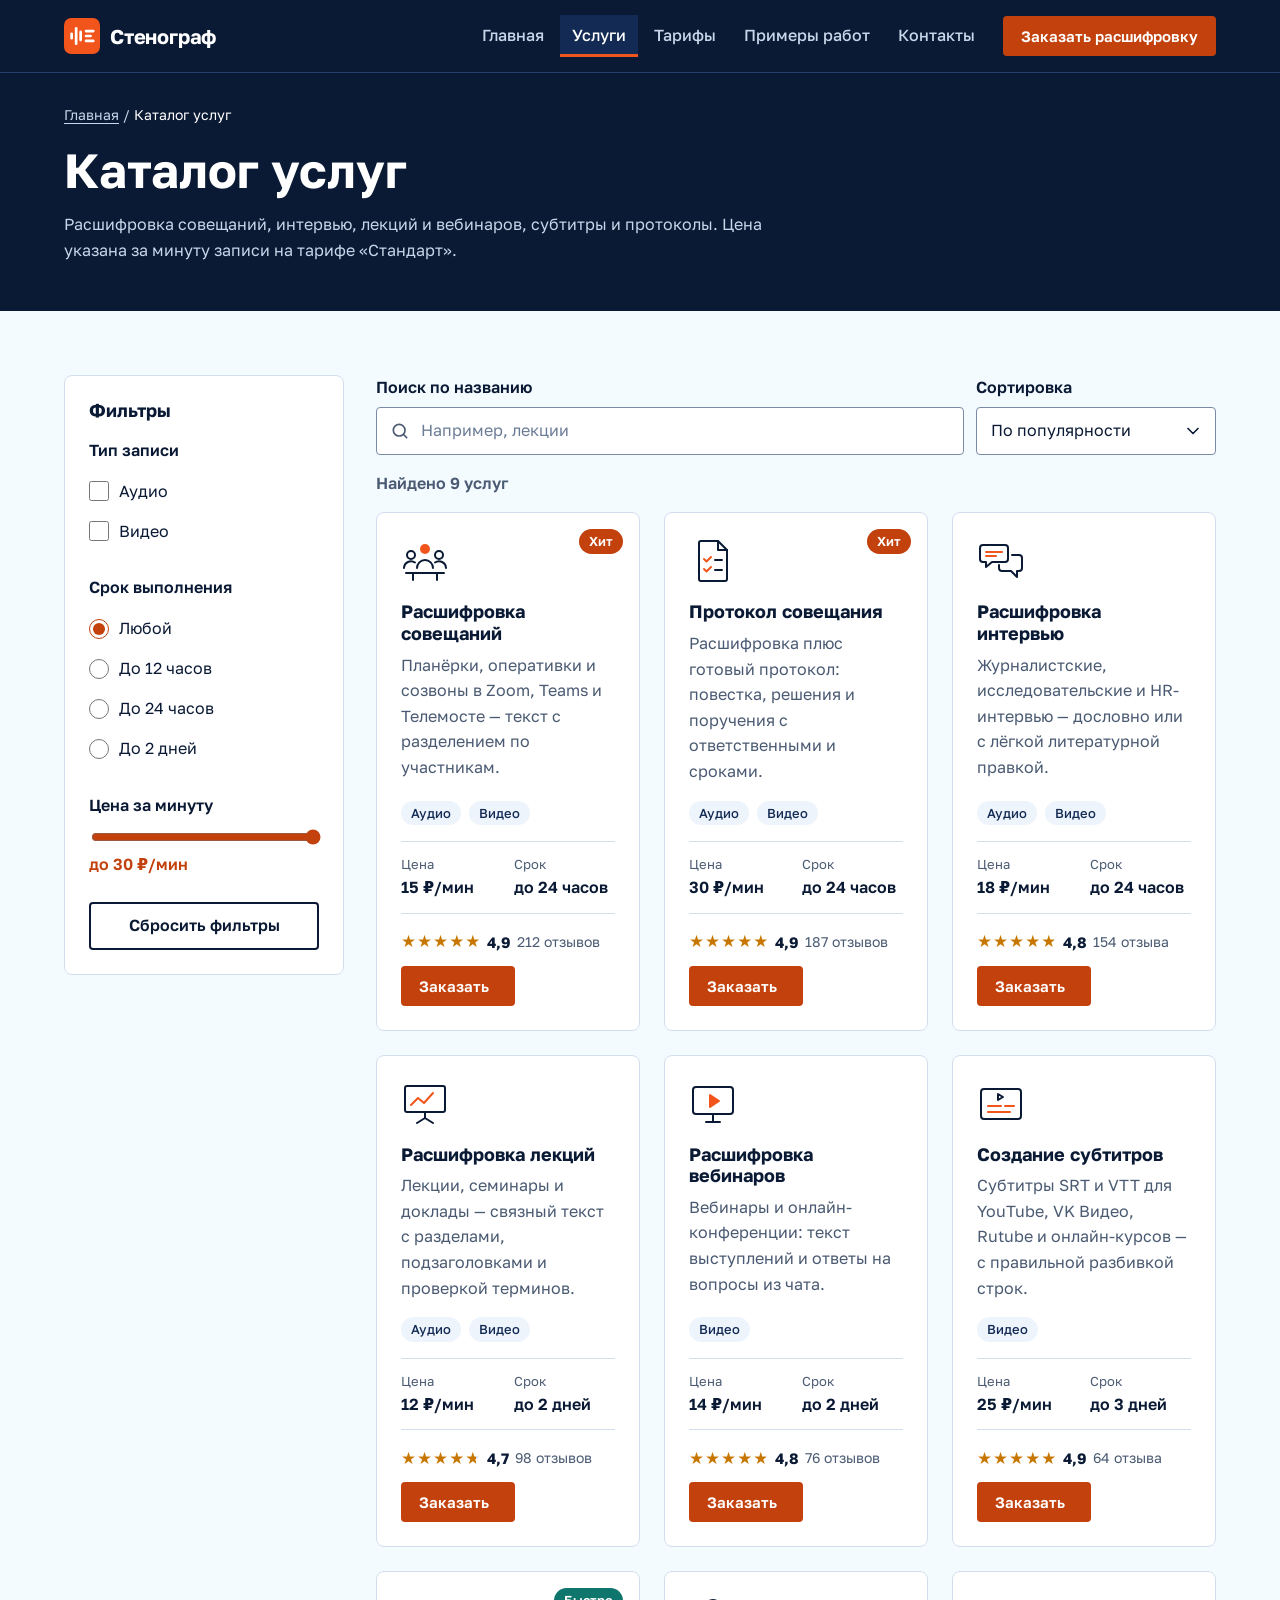
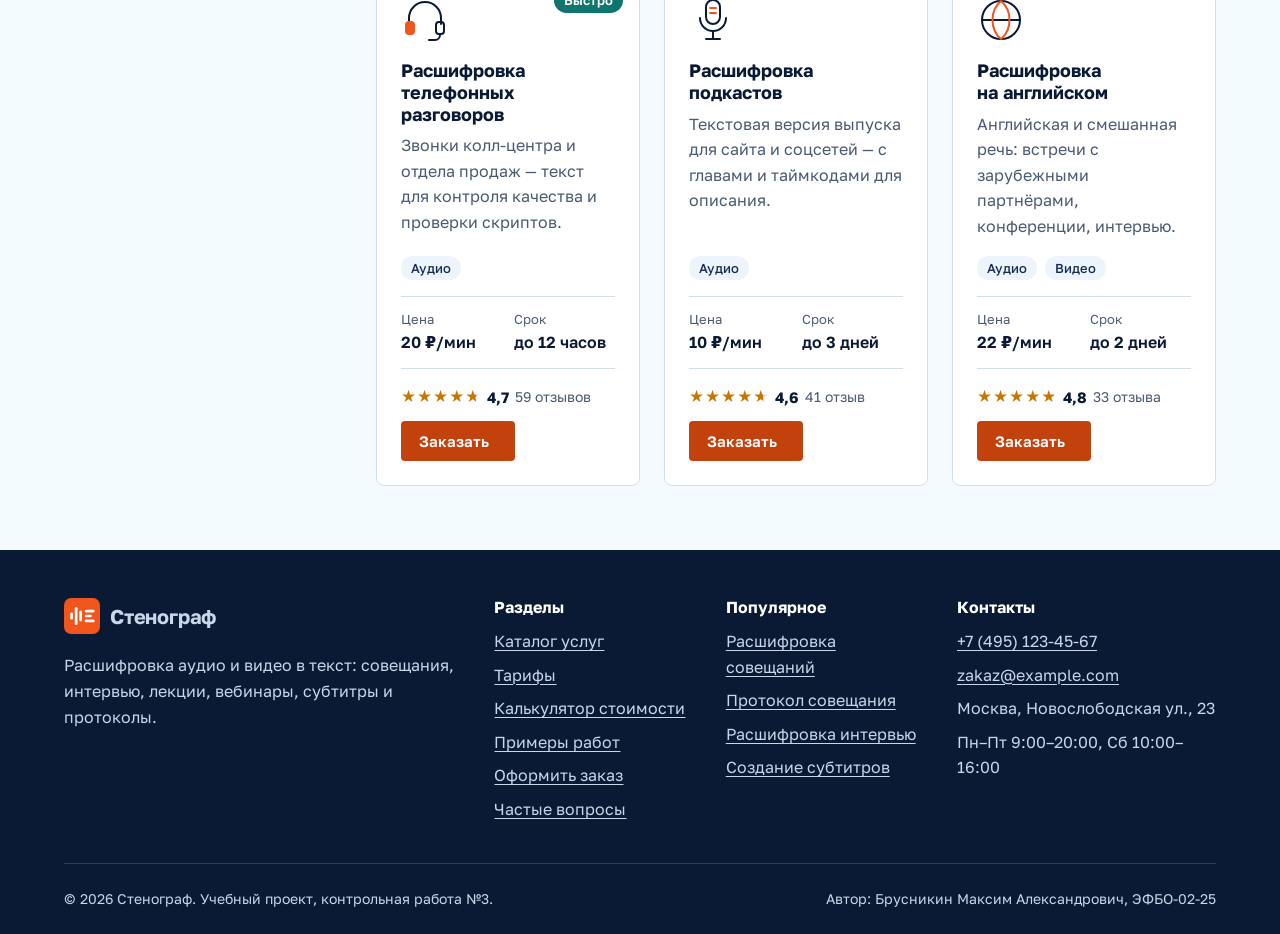
==== catalog.html @ 13813cfc "feat: add multi-page markup for transcription service site" ====
<!DOCTYPE html>
<html lang="ru">
<head>
  <meta charset="UTF-8">
  <meta name="viewport" content="width=device-width, initial-scale=1">
  <title>Каталог услуг — Стенограф</title>
  <meta name="description" content="Расшифровка совещаний, интервью, лекций, вебинаров, звонков и подкастов, создание субтитров и протоколов. Поиск, фильтры по типу записи, сроку и цене.">
  <meta name="theme-color" content="#0a1a34">
  <link rel="icon" href="images/favicon.svg" type="image/svg+xml">
  <link rel="stylesheet" href="css/style.css">
  <link rel="stylesheet" href="css/responsive.css">
  <script>
    /* Отметка «JavaScript включён» — до отрисовки, чтобы меню и фильтры не мигали.
       Предзагрузка шрифта только по http(s): при открытии файла с диска (file://)
       браузер блокирует такой запрос и пишет ошибку в консоль. */
    document.documentElement.classList.add('js');
    if (location.protocol !== 'file:') {
      var fontPreload = document.createElement('link');
      fontPreload.rel = 'preload';
      fontPreload.as = 'font';
      fontPreload.type = 'font/woff2';
      fontPreload.crossOrigin = 'anonymous';
      fontPreload.href = 'fonts/golos-text-cyrillic-400-normal.woff2';
      document.head.appendChild(fontPreload);
    }
  </script>
  <script src="js/data.js" defer></script>
  <script src="js/main.js" defer></script>
</head>
<body id="top">
<a class="skip-link" href="#main">Перейти к содержанию</a>

<header class="site-header">
  <div class="container site-header__inner">
    <a class="logo" href="index.html">
      <img class="logo__mark" src="images/logo.svg" alt="" width="36" height="36">
      <span>Стенограф</span>
    </a>

    <button class="site-header__toggle" type="button" aria-expanded="false" aria-controls="site-menu">
      <span class="site-header__toggle-icon" aria-hidden="true"></span>
      <span class="visually-hidden site-header__toggle-label">Открыть меню</span>
    </button>

    <nav class="site-nav" id="site-menu" aria-label="Основное меню">
      <ul class="site-nav__list">
          <li class="site-nav__item"><a class="site-nav__link" href="index.html">Главная</a></li>
          <li class="site-nav__item"><a class="site-nav__link" href="catalog.html" aria-current="page">Услуги</a></li>
          <li class="site-nav__item"><a class="site-nav__link" href="tariffs.html">Тарифы</a></li>
          <li class="site-nav__item"><a class="site-nav__link" href="examples.html">Примеры работ</a></li>
          <li class="site-nav__item"><a class="site-nav__link" href="contacts.html">Контакты</a></li>
          <li class="site-nav__item site-nav__item--cta"><a class="button button--primary button--small" href="order.html">Заказать расшифровку</a></li>
      </ul>
    </nav>
  </div>
</header>

<main id="main">
  <section class="page-head" aria-labelledby="page-title">
    <div class="container">
      <nav class="breadcrumbs" aria-label="Хлебные крошки">
        <ol class="breadcrumbs__list">
          <li class="breadcrumbs__item"><a class="breadcrumbs__link" href="index.html">Главная</a></li>
          <li class="breadcrumbs__item"><span aria-current="page">Каталог услуг</span></li>
        </ol>
      </nav>
      <h1 class="page-head__title" id="page-title">Каталог услуг</h1>
      <p class="page-head__lead">
        Расшифровка совещаний, интервью, лекций и вебинаров, субтитры и протоколы.
        Цена указана за минуту записи на тарифе «Стандарт».
      </p>
    </div>
  </section>

  <div class="section">
    <div class="container catalog">
      <aside class="filters" aria-label="Фильтры">
        <button class="filters__toggle" type="button" aria-expanded="false" aria-controls="filters-body">
          Фильтры
        </button>

        <div class="filters__body" id="filters-body">
          <h2 class="filters__title">Фильтры</h2>
          <form id="catalog-filters">
            <fieldset class="filters__group">
              <legend>Тип записи</legend>
              <label class="filters__option">
                <input type="checkbox" name="media" value="audio"> Аудио
              </label>
              <label class="filters__option">
                <input type="checkbox" name="media" value="video"> Видео
              </label>
            </fieldset>

            <fieldset class="filters__group">
              <legend>Срок выполнения</legend>
              <label class="filters__option">
                <input type="radio" name="deadline" value="any" checked> Любой
              </label>
              <label class="filters__option">
                <input type="radio" name="deadline" value="12"> До 12 часов
              </label>
              <label class="filters__option">
                <input type="radio" name="deadline" value="24"> До 24 часов
              </label>
              <label class="filters__option">
                <input type="radio" name="deadline" value="48"> До 2 дней
              </label>
            </fieldset>

            <div class="filters__group">
              <label class="filters__label" for="filter-price">Цена за минуту</label>
              <input class="filters__range" id="filter-price" name="price" type="range"
                     min="10" max="30" step="1" value="30" aria-describedby="filter-price-value">
              <output class="filters__range-value" id="filter-price-value" for="filter-price">до 30 ₽/мин</output>
            </div>

            <button class="button button--block" type="button" data-catalog-reset>Сбросить фильтры</button>
          </form>
        </div>
      </aside>

      <section class="catalog__results" aria-labelledby="results-title">
        <h2 class="visually-hidden" id="results-title">Список услуг</h2>

        <div class="catalog-toolbar">
          <div class="field catalog-toolbar__search" role="search">
            <label class="field__label" for="catalog-search">Поиск по названию</label>
            <input class="field__input" id="catalog-search" name="q" type="search"
                   placeholder="Например, лекции" autocomplete="off">
          </div>
          <div class="field catalog-toolbar__sort">
            <label class="field__label" for="catalog-sort">Сортировка</label>
            <select class="field__input" id="catalog-sort" name="sort">
              <option value="popular">По популярности</option>
              <option value="price-asc">Сначала дешевле</option>
              <option value="price-desc">Сначала дороже</option>
              <option value="rating">По рейтингу</option>
            </select>
          </div>
        </div>

        <p class="catalog-toolbar__count" id="catalog-count" role="status"></p>

        <div class="grid grid--3 catalog__list" id="catalog-list">
          <noscript>
            <p>Каталог, поиск и фильтры работают с помощью JavaScript. Включите его в браузере или
              <a href="contacts.html">свяжитесь с нами</a> — подберём услугу.</p>
          </noscript>
        </div>

        <div class="catalog-empty" id="catalog-empty" hidden>
          <h3 class="catalog-empty__title">Ничего не нашлось</h3>
          <p>Попробуйте изменить запрос или ослабить фильтры.</p>
          <button class="button button--primary" type="button" data-catalog-reset>Сбросить фильтры</button>
        </div>
      </section>
    </div>
  </div>
</main>

<footer class="site-footer">
  <div class="container">
    <div class="site-footer__grid">
      <div>
        <a class="logo" href="index.html">
          <img class="logo__mark" src="images/logo.svg" alt="" width="36" height="36">
          <span>Стенограф</span>
        </a>
        <p class="site-footer__text">
          Расшифровка аудио и видео в текст: совещания, интервью, лекции, вебинары, субтитры и протоколы.
        </p>
      </div>

      <nav aria-label="Разделы сайта">
        <h2 class="site-footer__title">Разделы</h2>
        <ul class="site-footer__list">
          <li><a href="catalog.html">Каталог услуг</a></li>
          <li><a href="tariffs.html">Тарифы</a></li>
          <li><a href="tariffs.html#calculator">Калькулятор стоимости</a></li>
          <li><a href="examples.html">Примеры работ</a></li>
          <li><a href="order.html">Оформить заказ</a></li>
          <li><a href="contacts.html#faq">Частые вопросы</a></li>
        </ul>
      </nav>

      <div>
        <h2 class="site-footer__title">Популярное</h2>
        <ul class="site-footer__list">
          <li><a href="product.html?id=meetings">Расшифровка совещаний</a></li>
          <li><a href="product.html?id=protocols">Протокол совещания</a></li>
          <li><a href="product.html?id=interviews">Расшифровка интервью</a></li>
          <li><a href="product.html?id=subtitles">Создание субтитров</a></li>
        </ul>
      </div>

      <div>
        <h2 class="site-footer__title">Контакты</h2>
        <ul class="site-footer__list">
          <li><a href="tel:+74951234567">+7 (495) 123-45-67</a></li>
          <li><a href="mailto:zakaz@example.com">zakaz@example.com</a></li>
          <li>Москва, Новослободская ул., 23</li>
          <li>Пн–Пт 9:00–20:00, Сб 10:00–16:00</li>
        </ul>
      </div>
    </div>

    <div class="site-footer__bottom">
      <p>© <span data-year>2026</span> Стенограф. Учебный проект, контрольная работа №3.</p>
      <p>Автор: Брусникин Максим Александрович, ЭФБО-02-25</p>
    </div>
  </div>
</footer>

<a class="back-to-top" href="#top">
  <svg width="22" height="22" viewBox="0 0 24 24" fill="none" stroke="currentColor" stroke-width="2.5" stroke-linecap="round" stroke-linejoin="round" aria-hidden="true"><path d="M12 19V5"/><path d="M5 12l7-7 7 7"/></svg>
  <span class="visually-hidden">Наверх</span>
</a>
</body>
</html>
---- css/style.css ----
/*
 * «Стенограф» — основные стили.
 * Подход Mobile First: здесь базовые стили для узкого экрана (от 320px),
 * расширение раскладки под планшет и desktop — в css/responsive.css.
 * Именование классов — БЭМ: блок__элемент--модификатор.
 *
 * 1. Шрифты            9. Каталог и фильтры     17. Отзывы
 * 2. Переменные       10. Страница услуги      18. FAQ
 * 3. Базовые стили    11. Таблицы              19. Контакты
 * 4. Утилиты          12. Тарифы               20. CTA-блок
 * 5. Кнопки           13. Калькулятор          21. Подвал
 * 6. Шапка            14. Расшифровки          22. Кнопка «Наверх»
 * 7. Первый экран     15. Формы                23. Уменьшение анимации
 * 8. Секции, карточки 16. Заказ и диалог
 */

/* ========== 1. Шрифты ==========
   Golos Text подключён локально (лицензия OFL, fonts/OFL.txt) —
   без внешних CDN страница не ждёт сторонний сервер. */

@font-face {
  font-family: 'Golos Text';
  font-style: normal;
  font-weight: 400;
  font-display: swap;
  src: url('../fonts/golos-text-cyrillic-400-normal.woff2') format('woff2');
  unicode-range: U+0301, U+0400-045F, U+0490-0491, U+04B0-04B1, U+2116;
}

@font-face {
  font-family: 'Golos Text';
  font-style: normal;
  font-weight: 400;
  font-display: swap;
  src: url('../fonts/golos-text-latin-400-normal.woff2') format('woff2');
  unicode-range: U+0000-00FF, U+0131, U+0152-0153, U+02BB-02BC, U+02C6, U+02DA, U+02DC, U+0304, U+0308, U+0329, U+2000-206F, U+20AC, U+2122, U+2191, U+2193, U+2212, U+2215, U+FEFF, U+FFFD;
}

@font-face {
  font-family: 'Golos Text';
  font-style: normal;
  font-weight: 500;
  font-display: swap;
  src: url('../fonts/golos-text-cyrillic-500-normal.woff2') format('woff2');
  unicode-range: U+0301, U+0400-045F, U+0490-0491, U+04B0-04B1, U+2116;
}

@font-face {
  font-family: 'Golos Text';
  font-style: normal;
  font-weight: 500;
  font-display: swap;
  src: url('../fonts/golos-text-latin-500-normal.woff2') format('woff2');
  unicode-range: U+0000-00FF, U+0131, U+0152-0153, U+02BB-02BC, U+02C6, U+02DA, U+02DC, U+0304, U+0308, U+0329, U+2000-206F, U+20AC, U+2122, U+2191, U+2193, U+2212, U+2215, U+FEFF, U+FFFD;
}

@font-face {
  font-family: 'Golos Text';
  font-style: normal;
  font-weight: 600;
  font-display: swap;
  src: url('../fonts/golos-text-cyrillic-600-normal.woff2') format('woff2');
  unicode-range: U+0301, U+0400-045F, U+0490-0491, U+04B0-04B1, U+2116;
}

@font-face {
  font-family: 'Golos Text';
  font-style: normal;
  font-weight: 600;
  font-display: swap;
  src: url('../fonts/golos-text-latin-600-normal.woff2') format('woff2');
  unicode-range: U+0000-00FF, U+0131, U+0152-0153, U+02BB-02BC, U+02C6, U+02DA, U+02DC, U+0304, U+0308, U+0329, U+2000-206F, U+20AC, U+2122, U+2191, U+2193, U+2212, U+2215, U+FEFF, U+FFFD;
}

@font-face {
  font-family: 'Golos Text';
  font-style: normal;
  font-weight: 700;
  font-display: swap;
  src: url('../fonts/golos-text-cyrillic-700-normal.woff2') format('woff2');
  unicode-range: U+0301, U+0400-045F, U+0490-0491, U+04B0-04B1, U+2116;
}

@font-face {
  font-family: 'Golos Text';
  font-style: normal;
  font-weight: 700;
  font-display: swap;
  src: url('../fonts/golos-text-latin-700-normal.woff2') format('woff2');
  unicode-range: U+0000-00FF, U+0131, U+0152-0153, U+02BB-02BC, U+02C6, U+02DA, U+02DC, U+0304, U+0308, U+0329, U+2000-206F, U+20AC, U+2122, U+2191, U+2193, U+2212, U+2215, U+FEFF, U+FFFD;
}

/* ========== 2. Переменные ==========
   Палитра платформы: тёмно-синий шапки и фирменный оранжевый.
   Для текста и кнопок оранжевый затемнён до #C2410C — контраст с белым 5.2:1 (WCAG AA). */

:root {
  --c-navy: #0a1a34;
  --c-navy-light: #132b54;
  --c-navy-line: #24406f;
  --c-accent: #c2410c;
  --c-accent-hover: #9a3412;
  --c-brand: #f2551b;
  --c-brand-soft: #fff1ea;
  --c-bg: #f4fbff;
  --c-surface: #ffffff;
  --c-surface-alt: #eef4fb;
  --c-text: #0a1a34;
  --c-muted: #4a5a72;
  --c-border: #d3deec;
  --c-field-border: #7a8ba5;
  --c-on-dark: #ffffff;
  --c-on-dark-muted: #c9d6ea;
  --c-success: #15803d;
  --c-success-soft: #ecfdf3;
  --c-error: #b42318;
  --c-error-soft: #fef3f2;
  --c-star: #c77700;
  --c-star-off: #c9d6ea;
  --c-speaker-0: #c2410c;
  --c-speaker-1: #1f3a6b;
  --c-speaker-2: #0f766e;
  --c-speaker-3: #7e22ce;
  --c-focus: #f2551b;

  --font-main: 'Golos Text', system-ui, -apple-system, 'Segoe UI', Roboto, Arial, sans-serif;
  --font-mono: ui-monospace, 'SF Mono', Menlo, Consolas, monospace;

  --space-1: 4px;
  --space-2: 8px;
  --space-3: 12px;
  --space-4: 16px;
  --space-5: 24px;
  --space-6: 32px;
  --space-7: 48px;
  --space-8: 64px;

  --radius-s: 4px;
  --radius-m: 8px;
  --radius-l: 16px;

  --shadow-s: 0 1px 2px rgba(10, 26, 52, 0.06), 0 2px 8px rgba(10, 26, 52, 0.05);
  --shadow-m: 0 4px 12px rgba(10, 26, 52, 0.08), 0 12px 32px rgba(10, 26, 52, 0.08);

  --container: 1200px;
  --gutter: 16px;
  --header-height: 64px;
  --transition: 0.18s ease;
}

/* ========== 3. Базовые стили ========== */

*,
*::before,
*::after {
  box-sizing: border-box;
}

html {
  -webkit-text-size-adjust: 100%;
  text-size-adjust: 100%;
  scroll-behavior: smooth;
  scroll-padding-top: calc(var(--header-height) + var(--space-4));
}

body {
  margin: 0;
  min-width: 320px;
  font-family: var(--font-main);
  font-size: 1rem;
  line-height: 1.6;
  color: var(--c-text);
  background: var(--c-bg);
  -webkit-font-smoothing: antialiased;
  overflow-wrap: break-word;
}

/* Изображения и медиа никогда не выходят за контейнер */
img,
svg,
video,
picture {
  display: block;
  max-width: 100%;
  height: auto;
}

h1,
h2,
h3,
h4 {
  margin: 0 0 var(--space-4);
  line-height: 1.2;
  font-weight: 700;
  text-wrap: balance;
}

h1 {
  font-size: clamp(1.75rem, 1.2rem + 2.6vw, 3rem);
}

h2 {
  font-size: clamp(1.4rem, 1.1rem + 1.4vw, 2rem);
}

h3 {
  font-size: 1.125rem;
}

p {
  margin: 0 0 var(--space-4);
}

ul,
ol {
  margin: 0 0 var(--space-4);
  padding-left: 1.25em;
}

a {
  color: var(--c-accent);
  text-decoration-thickness: 1px;
  text-underline-offset: 3px;
  transition: color var(--transition);
}

a:hover {
  color: var(--c-accent-hover);
}

button,
input,
select,
textarea {
  font: inherit;
  color: inherit;
}

button {
  cursor: pointer;
}

/* Единый заметный фокус для клавиатуры на всех интерактивных элементах */
:focus-visible {
  outline: 3px solid var(--c-focus);
  outline-offset: 2px;
  border-radius: var(--radius-s);
}

::selection {
  background: var(--c-brand-soft);
  color: var(--c-text);
}

[hidden] {
  display: none !important;
}

/* ========== 4. Утилиты ========== */

.container {
  width: 100%;
  max-width: var(--container);
  margin: 0 auto;
  padding: 0 var(--gutter);
}

.visually-hidden {
  position: absolute !important;
  width: 1px;
  height: 1px;
  padding: 0;
  margin: -1px;
  overflow: hidden;
  clip: rect(0 0 0 0);
  white-space: nowrap;
  border: 0;
}

.skip-link {
  position: absolute;
  top: var(--space-2);
  left: var(--space-2);
  z-index: 1000;
  padding: var(--space-2) var(--space-4);
  color: var(--c-on-dark);
  background: var(--c-accent);
  border-radius: var(--radius-s);
  font-weight: 600;
  transform: translateY(-200%);
}

.skip-link:focus {
  transform: none;
  color: var(--c-on-dark);
}

.muted {
  color: var(--c-muted);
}

.lead {
  font-size: 1.125rem;
  color: var(--c-muted);
}

.tag {
  display: inline-block;
  padding: 2px 10px;
  font-size: 0.8125rem;
  font-weight: 500;
  color: var(--c-navy-light);
  background: var(--c-surface-alt);
  border-radius: 999px;
}

.check-list {
  padding: 0;
  list-style: none;
}

.check-list li {
  position: relative;
  padding-left: 30px;
  margin-bottom: var(--space-2);
}

.check-list li::before {
  content: '';
  position: absolute;
  top: 0.35em;
  left: 0;
  width: 18px;
  height: 18px;
  border-radius: 50%;
  background: var(--c-brand-soft) url("data:image/svg+xml,%3Csvg xmlns='http://www.w3.org/2000/svg' viewBox='0 0 18 18'%3E%3Cpath d='M5 9.5l2.5 2.5L13 6.5' fill='none' stroke='%23c2410c' stroke-width='2' stroke-linecap='round' stroke-linejoin='round'/%3E%3C/svg%3E") center / 18px no-repeat;
}

/* ========== 5. Кнопки ========== */

.button {
  display: inline-flex;
  align-items: center;
  justify-content: center;
  gap: var(--space-2);
  min-height: 48px;
  padding: 12px 22px;
  font-weight: 600;
  line-height: 1.2;
  text-align: center;
  text-decoration: none;
  color: var(--c-navy);
  background: var(--c-surface);
  border: 2px solid var(--c-navy);
  border-radius: var(--radius-s);
  transition: background var(--transition), color var(--transition), border-color var(--transition), transform var(--transition);
}

.button:hover {
  color: var(--c-navy);
  background: var(--c-surface-alt);
}

.button:active {
  transform: translateY(1px);
}

.button--primary {
  color: var(--c-on-dark);
  background: var(--c-accent);
  border-color: var(--c-accent);
}

.button--primary:hover {
  color: var(--c-on-dark);
  background: var(--c-accent-hover);
  border-color: var(--c-accent-hover);
}

/* Кнопка на тёмном фоне */
.button--light {
  color: var(--c-on-dark);
  background: transparent;
  border-color: var(--c-on-dark-muted);
}

.button--light:hover {
  color: var(--c-navy);
  background: var(--c-on-dark);
}

.button--small {
  min-height: 40px;
  padding: 8px 16px;
  font-size: 0.9375rem;
}

.button--block {
  width: 100%;
}

.button[aria-disabled='true'],
.button:disabled {
  opacity: 0.55;
  cursor: not-allowed;
  transform: none;
}

/* ========== 6. Шапка и навигация ========== */

.site-header {
  position: sticky;
  top: 0;
  z-index: 100;
  color: var(--c-on-dark);
  background: var(--c-navy);
  box-shadow: 0 1px 0 var(--c-navy-line);
}

.site-header__inner {
  display: flex;
  align-items: center;
  justify-content: space-between;
  gap: var(--space-4);
  min-height: var(--header-height);
}

.logo {
  display: inline-flex;
  align-items: center;
  gap: 10px;
  font-size: 1.25rem;
  font-weight: 700;
  letter-spacing: -0.01em;
  color: var(--c-on-dark);
  text-decoration: none;
}

.logo:hover {
  color: var(--c-on-dark);
}

.logo__mark {
  width: 36px;
  height: 36px;
}

/* Кнопка меню нужна только с JavaScript: без него меню показано целиком */
.site-header__toggle {
  display: none;
  align-items: center;
  justify-content: center;
  width: 48px;
  height: 48px;
  padding: 0;
  color: var(--c-on-dark);
  background: transparent;
  border: 1px solid var(--c-navy-line);
  border-radius: var(--radius-s);
}

/* Иконка «гамбургер» из трёх полосок, превращается в крестик */
.js .site-header__toggle {
  display: inline-flex;
}

.site-header__toggle-icon,
.site-header__toggle-icon::before,
.site-header__toggle-icon::after {
  display: block;
  width: 22px;
  height: 2px;
  background: currentColor;
  border-radius: 2px;
  transition: transform var(--transition), background var(--transition);
}

.site-header__toggle-icon {
  position: relative;
}

.site-header__toggle-icon::before,
.site-header__toggle-icon::after {
  content: '';
  position: absolute;
  left: 0;
}

.site-header__toggle-icon::before {
  top: -7px;
}

.site-header__toggle-icon::after {
  top: 7px;
}

.site-header--open .site-header__toggle-icon {
  background: transparent;
}

.site-header--open .site-header__toggle-icon::before {
  transform: translateY(7px) rotate(45deg);
}

.site-header--open .site-header__toggle-icon::after {
  transform: translateY(-7px) rotate(-45deg);
}

/* Без JavaScript меню просто видно под логотипом */
.site-nav {
  width: 100%;
}

.js .site-nav {
  display: none;
}

.js .site-header--open .site-nav {
  display: block;
}

.site-header__inner {
  flex-wrap: wrap;
}

.site-nav__list {
  display: flex;
  flex-direction: column;
  margin: 0;
  padding: 0 0 var(--space-4);
  list-style: none;
}

.site-nav__link {
  display: block;
  padding: 12px 4px;
  font-weight: 500;
  color: var(--c-on-dark-muted);
  text-decoration: none;
  border-bottom: 1px solid var(--c-navy-line);
}

.site-nav__link:hover {
  color: var(--c-on-dark);
}

.site-nav__link[aria-current] {
  color: var(--c-on-dark);
  box-shadow: inset 3px 0 0 var(--c-brand);
  padding-left: 14px;
}

.site-nav__item--cta {
  margin-top: var(--space-4);
}

.site-nav__item--cta .button {
  width: 100%;
}

/* ========== 7. Первый экран и заголовки страниц ========== */

.hero {
  padding: var(--space-6) 0 var(--space-7);
  color: var(--c-on-dark);
  background: var(--c-navy);
}

.hero__grid {
  display: grid;
  gap: var(--space-6);
  align-items: center;
}

.hero__title {
  max-width: 14em;
  margin-bottom: var(--space-4);
}

.hero__lead {
  max-width: 34em;
  margin-bottom: var(--space-5);
  font-size: 1.125rem;
  color: var(--c-on-dark-muted);
}

.hero__actions {
  display: flex;
  flex-direction: column;
  gap: var(--space-3);
  margin-top: var(--space-4);
}

/* Поиск — один контрол: поле и кнопка внутри общей рамки,
   рамка фокуса обводит всю форму, а не только поле */
.search {
  display: flex;
  gap: var(--space-1);
  max-width: 520px;
  padding: 4px;
  background: var(--c-surface);
  border: 1px solid var(--c-field-border);
  border-radius: var(--radius-m);
}

.search:has(.search__input:focus-visible) {
  outline: 3px solid var(--c-focus);
  outline-offset: 2px;
}

.search__input {
  flex: 1 1 auto;
  min-width: 0;
  padding: 8px 12px;
  color: var(--c-text);
  background: transparent;
  border: 0;
  border-radius: var(--radius-s);
}

.search__input:focus-visible {
  outline: none;
}

.search__input::placeholder {
  color: var(--c-muted);
}

.search__input::-webkit-search-cancel-button {
  -webkit-appearance: none;
  appearance: none;
}

.search__button {
  flex: none;
  min-height: 44px;
}

.search__button:focus-visible {
  outline: 2px solid var(--c-surface);
  outline-offset: -5px;
}

/* Цифры о сервисе: значение крупно, подпись под ним */
.hero__facts {
  display: grid;
  grid-template-columns: repeat(2, 1fr);
  gap: var(--space-4) var(--space-5);
  margin: var(--space-6) 0 0;
  padding-top: var(--space-5);
  border-top: 1px solid var(--c-navy-line);
}

.hero__fact {
  display: flex;
  flex-direction: column-reverse;
  justify-content: flex-end;
}

.hero__fact dt {
  font-size: 0.875rem;
  color: var(--c-on-dark-muted);
}

.hero__fact dd {
  margin: 0;
  font-size: 1.375rem;
  font-weight: 700;
  line-height: 1.3;
  white-space: nowrap;
}

/* Настоящий фрагмент расшифровки вместо картинки */
.hero__sample {
  margin: 0;
  padding: var(--space-4) var(--space-5);
  color: var(--c-text);
  background: var(--c-surface);
  border-radius: var(--radius-m);
}

.hero__sample-head {
  display: flex;
  flex-wrap: wrap;
  align-items: baseline;
  justify-content: space-between;
  gap: var(--space-1) var(--space-3);
  padding: var(--space-2) 0 var(--space-3);
  border-bottom: 1px solid var(--c-border);
}

.hero__sample-title {
  font-weight: 700;
}

.hero__sample-meta {
  font-size: 0.875rem;
  color: var(--c-muted);
}

.hero__sample .transcript__text {
  font-size: 0.9375rem;
}

/* На телефоне достаточно двух реплик, остальные — с планшета */
.hero__sample .transcript__item:nth-child(n + 3) {
  display: none;
}

.hero__sample-foot {
  margin: 0;
  padding: var(--space-3) 0 var(--space-2);
  font-size: 0.9375rem;
  font-weight: 600;
  border-top: 1px solid var(--c-border);
}

.page-head {
  padding: var(--space-5) 0 var(--space-6);
  color: var(--c-on-dark);
  background: var(--c-navy);
}

.page-head__title {
  margin-bottom: var(--space-3);
}

.page-head__lead {
  max-width: 44em;
  margin: 0;
  color: var(--c-on-dark-muted);
}

.breadcrumbs {
  margin-bottom: var(--space-4);
  font-size: 0.875rem;
}

.breadcrumbs__list {
  display: flex;
  flex-wrap: wrap;
  gap: 4px;
  margin: 0;
  padding: 0;
  list-style: none;
}

.breadcrumbs__item:not(:last-child)::after {
  content: '/';
  margin-left: 4px;
  color: var(--c-on-dark-muted);
}

.breadcrumbs__link {
  color: var(--c-on-dark-muted);
}

.breadcrumbs__link:hover {
  color: var(--c-on-dark);
}

.breadcrumbs__item [aria-current='page'] {
  color: var(--c-on-dark);
}

/* ========== 8. Секции и карточки ========== */

.section {
  padding: var(--space-7) 0;
}

.section--alt {
  background: var(--c-surface);
}

.section__head {
  display: flex;
  flex-direction: column;
  gap: var(--space-2);
  margin-bottom: var(--space-5);
}

.section__title {
  margin: 0;
}

.section__lead {
  max-width: 44em;
  margin: 0;
  color: var(--c-muted);
}

.section__more {
  font-weight: 600;
}

.card {
  padding: var(--space-5);
  background: var(--c-surface);
  border: 1px solid var(--c-border);
  border-radius: var(--radius-m);
}

.grid {
  display: grid;
  grid-template-columns: 1fr;
  gap: var(--space-4);
  margin: 0;
  padding: 0;
  list-style: none;
}

/* Преимущества */
.feature {
  height: 100%;
  padding: var(--space-5);
  background: var(--c-bg);
  border: 1px solid var(--c-border);
  border-radius: var(--radius-m);
}

.feature__icon {
  display: inline-flex;
  align-items: center;
  justify-content: center;
  width: 48px;
  height: 48px;
  margin-bottom: var(--space-4);
  color: var(--c-accent);
  background: var(--c-brand-soft);
  border-radius: var(--radius-m);
}

.feature__title {
  margin-bottom: var(--space-2);
}

.feature__text {
  margin: 0;
  color: var(--c-muted);
}

/* Как заказать — 3 шага */
.steps {
  display: grid;
  gap: var(--space-4);
  margin: 0;
  padding: 0;
  list-style: none;
  counter-reset: step;
}

.steps__item {
  position: relative;
  padding: var(--space-5);
  padding-top: 72px;
  background: var(--c-surface);
  border: 1px solid var(--c-border);
  border-radius: var(--radius-m);
  counter-increment: step;
}

.steps__item::before {
  content: counter(step);
  position: absolute;
  top: var(--space-5);
  left: var(--space-5);
  display: flex;
  align-items: center;
  justify-content: center;
  width: 40px;
  height: 40px;
  font-size: 1.125rem;
  font-weight: 700;
  color: var(--c-on-dark);
  background: var(--c-navy);
  border-radius: 50%;
}

.steps__title {
  margin-bottom: var(--space-2);
}

.steps__text {
  margin: 0;
  color: var(--c-muted);
}

/* Карточка услуги */
.service-card {
  position: relative;
  display: flex;
  flex-direction: column;
  height: 100%;
  padding: var(--space-5);
  background: var(--c-surface);
  border: 1px solid var(--c-border);
  border-radius: var(--radius-m);
  transition: box-shadow var(--transition), border-color var(--transition), transform var(--transition);
}

.service-card:hover {
  border-color: var(--c-field-border);
  box-shadow: var(--shadow-m);
  transform: translateY(-2px);
}

.service-card:focus-within {
  border-color: var(--c-accent);
}

.service-card__badge {
  position: absolute;
  top: var(--space-4);
  right: var(--space-4);
  padding: 2px 10px;
  font-size: 0.8125rem;
  font-weight: 600;
  color: var(--c-on-dark);
  background: var(--c-accent);
  border-radius: 999px;
}

.service-card__badge--fast {
  background: var(--c-speaker-2);
}

.service-card__icon {
  width: 48px;
  height: 48px;
  margin-bottom: var(--space-4);
}

.service-card__title {
  margin-bottom: var(--space-2);
}

.service-card__link {
  color: var(--c-text);
  text-decoration: none;
}

/* Вся карточка кликабельна через растянутую ссылку заголовка */
.service-card__link::after {
  content: '';
  position: absolute;
  inset: 0;
  border-radius: var(--radius-m);
}

.service-card__link:hover {
  color: var(--c-accent);
}

.service-card__link:focus-visible {
  outline: none;
}

.service-card__link:focus-visible::after {
  outline: 3px solid var(--c-focus);
  outline-offset: 2px;
}

.service-card__text {
  flex-grow: 1;
  color: var(--c-muted);
}

.service-card__tags {
  display: flex;
  flex-wrap: wrap;
  gap: var(--space-2);
  margin: 0 0 var(--space-4);
  padding: 0;
  list-style: none;
}

.service-card__meta {
  display: grid;
  grid-template-columns: 1fr 1fr;
  gap: var(--space-3);
  margin: 0 0 var(--space-4);
  padding: var(--space-3) 0;
  border-top: 1px solid var(--c-border);
  border-bottom: 1px solid var(--c-border);
}

.service-card__meta dt {
  font-size: 0.8125rem;
  color: var(--c-muted);
}

.service-card__meta dd {
  margin: 0;
  font-weight: 600;
}

.service-card__footer {
  display: flex;
  flex-wrap: wrap;
  align-items: center;
  justify-content: space-between;
  gap: var(--space-3);
}

/* Кнопка «Заказать» лежит поверх растянутой ссылки */
.service-card__order {
  position: relative;
  z-index: 1;
}

/* Звёздный рейтинг: заливка звёзд по значению --rating */
.rating {
  display: inline-flex;
  align-items: center;
  gap: 6px;
  font-size: 0.9375rem;
}

.rating__stars {
  font-size: 1.05rem;
  letter-spacing: 1px;
  line-height: 1;
  background: linear-gradient(90deg, var(--c-star) calc(var(--rating) / 5 * 100%), var(--c-star-off) 0);
  -webkit-background-clip: text;
  background-clip: text;
  color: transparent;
}

.rating__value {
  font-weight: 700;
}

.rating__count {
  color: var(--c-muted);
  font-size: 0.875rem;
}

/* ========== 9. Каталог и фильтры ========== */

.catalog {
  display: grid;
  gap: var(--space-5);
}

.filters {
  align-self: start;
  background: var(--c-surface);
  border: 1px solid var(--c-border);
  border-radius: var(--radius-m);
}

.filters__toggle {
  display: flex;
  align-items: center;
  justify-content: space-between;
  width: 100%;
  min-height: 52px;
  padding: var(--space-3) var(--space-4);
  font-weight: 600;
  text-align: left;
  background: transparent;
  border: 0;
  border-radius: var(--radius-m);
}

.filters__toggle::after {
  content: '';
  width: 10px;
  height: 10px;
  border-right: 2px solid currentColor;
  border-bottom: 2px solid currentColor;
  transform: rotate(45deg) translateY(-3px);
  transition: transform var(--transition);
}

.filters__toggle[aria-expanded='true']::after {
  transform: rotate(-135deg) translateY(-3px);
}

.filters__title {
  margin: 0 0 var(--space-4);
  font-size: 1.125rem;
}

.filters__body {
  padding: 0 var(--space-4) var(--space-4);
}

/* С JavaScript на телефоне фильтры свёрнуты под кнопку */
.js .filters__body {
  display: none;
}

.js .filters--open .filters__body {
  display: block;
}

.filters__group {
  margin: 0 0 var(--space-5);
  padding: 0;
  border: 0;
}

.filters__group legend,
.filters__label {
  display: block;
  margin-bottom: var(--space-2);
  padding: 0;
  font-weight: 600;
}

.filters__option {
  display: flex;
  align-items: center;
  gap: 10px;
  min-height: 40px;
  cursor: pointer;
}

.filters__option input {
  width: 20px;
  height: 20px;
  margin: 0;
  accent-color: var(--c-accent);
}

.filters__range {
  width: 100%;
  accent-color: var(--c-accent);
}

.filters__range-value {
  display: block;
  font-weight: 600;
  color: var(--c-accent);
}

.catalog-toolbar {
  display: flex;
  flex-direction: column;
  gap: var(--space-3);
  margin-bottom: var(--space-4);
}

.catalog-toolbar__search {
  position: relative;
  flex: 1 1 auto;
}

.catalog-toolbar__search .field__input {
  padding-left: 44px;
}

.catalog-toolbar__search::before {
  content: '';
  position: absolute;
  bottom: 14px;
  left: 14px;
  width: 20px;
  height: 20px;
  background: url("data:image/svg+xml,%3Csvg xmlns='http://www.w3.org/2000/svg' viewBox='0 0 24 24' fill='none' stroke='%234a5a72' stroke-width='2' stroke-linecap='round'%3E%3Ccircle cx='11' cy='11' r='7'/%3E%3Cpath d='M20 20l-3.5-3.5'/%3E%3C/svg%3E") center / contain no-repeat;
  pointer-events: none;
}

.catalog-toolbar__count {
  margin: 0 0 var(--space-4);
  font-weight: 600;
  color: var(--c-muted);
}

.catalog-empty {
  padding: var(--space-6) var(--space-5);
  text-align: center;
  background: var(--c-surface);
  border: 1px dashed var(--c-field-border);
  border-radius: var(--radius-m);
}

.catalog-empty__title {
  margin-bottom: var(--space-2);
}

/* ========== 10. Страница услуги ========== */

.service-hero {
  display: grid;
  gap: var(--space-5);
}

.service-hero__head {
  display: flex;
  align-items: center;
  gap: var(--space-4);
  margin-bottom: var(--space-3);
}

.service-hero__icon {
  flex: none;
  width: 64px;
  height: 64px;
  padding: 8px;
  background: var(--c-surface);
  border-radius: var(--radius-m);
}

.service-hero__title {
  margin: 0;
}

.service-hero__meta {
  display: flex;
  flex-wrap: wrap;
  align-items: center;
  gap: var(--space-3);
  margin-bottom: var(--space-4);
}

.service-hero__meta .rating__count,
.service-hero__meta .rating {
  color: var(--c-on-dark-muted);
}

.service-hero__meta .rating__value {
  color: var(--c-on-dark);
}

.service-hero__tags {
  display: flex;
  gap: var(--space-2);
  margin: 0;
  padding: 0;
  list-style: none;
}

.service-hero__text {
  max-width: 40em;
  color: var(--c-on-dark-muted);
}

.facts {
  padding: var(--space-5);
  color: var(--c-text);
  background: var(--c-surface);
  border-radius: var(--radius-m);
}

.facts__list {
  display: grid;
  gap: var(--space-3);
  margin: 0 0 var(--space-5);
}

.facts__item {
  display: flex;
  flex-direction: column;
  padding-bottom: var(--space-3);
  border-bottom: 1px solid var(--c-border);
}

.facts__item dt {
  font-size: 0.875rem;
  color: var(--c-muted);
}

.facts__item dd {
  margin: 0;
  font-size: 1.125rem;
  font-weight: 600;
}

.facts__price {
  font-size: 1.75rem !important;
  color: var(--c-accent);
}

.facts__actions {
  display: flex;
  flex-direction: column;
  gap: var(--space-3);
}

.service-body {
  display: grid;
  gap: var(--space-5);
}

.not-found {
  padding: var(--space-8) 0;
  text-align: center;
}

/* ========== 11. Таблицы ==========
   На телефоне таблица превращается в карточки: каждая строка — блок,
   подпись колонки берётся из data-label. На планшете — обычная таблица. */

.table-wrap {
  max-width: 100%;
}

.table {
  width: 100%;
  border-collapse: collapse;
  background: var(--c-surface);
  font-size: 0.9375rem;
}

.table caption {
  padding-bottom: var(--space-3);
  font-weight: 700;
  text-align: left;
}

.table th,
.table td {
  padding: var(--space-3) var(--space-4);
  text-align: left;
  vertical-align: top;
  border-bottom: 1px solid var(--c-border);
}

.table thead th {
  font-size: 0.875rem;
  color: var(--c-on-dark);
  background: var(--c-navy);
}

.table--stack thead {
  position: absolute;
  width: 1px;
  height: 1px;
  overflow: hidden;
  clip: rect(0 0 0 0);
}

.table--stack tr {
  display: block;
  margin-bottom: var(--space-3);
  border: 1px solid var(--c-border);
  border-radius: var(--radius-m);
  overflow: hidden;
}

.table--stack th,
.table--stack td {
  display: grid;
  grid-template-columns: minmax(110px, 40%) 1fr;
  gap: var(--space-3);
}

.table--stack tbody th {
  font-weight: 700;
  background: var(--c-surface-alt);
}

.table--stack td::before,
.table--stack tbody th::before {
  content: attr(data-label);
  font-weight: 600;
  color: var(--c-muted);
}

.table--stack tr > :last-child {
  border-bottom: 0;
}

/* Сравнение тарифов: в первой колонке — название параметра */
.compare tbody th {
  grid-template-columns: 1fr;
}

.compare tbody th::before {
  content: none;
}

.compare__yes,
.compare__no {
  display: inline-flex;
  align-items: center;
  gap: 6px;
}

.compare__yes::before,
.compare__no::before {
  content: '';
  flex: none;
  width: 20px;
  height: 20px;
  border-radius: 50%;
  background: var(--c-success-soft) url("data:image/svg+xml,%3Csvg xmlns='http://www.w3.org/2000/svg' viewBox='0 0 20 20'%3E%3Cpath d='M6 10.5l2.5 2.5L14 7.5' fill='none' stroke='%2315803d' stroke-width='2' stroke-linecap='round' stroke-linejoin='round'/%3E%3C/svg%3E") center / 20px no-repeat;
}

.compare__no {
  color: var(--c-muted);
}

.compare__no::before {
  background: var(--c-surface-alt) url("data:image/svg+xml,%3Csvg xmlns='http://www.w3.org/2000/svg' viewBox='0 0 20 20'%3E%3Cpath d='M6 10h8' fill='none' stroke='%234a5a72' stroke-width='2' stroke-linecap='round'/%3E%3C/svg%3E") center / 20px no-repeat;
}

/* ========== 12. Тарифы ========== */

.tariff {
  position: relative;
  display: flex;
  flex-direction: column;
  height: 100%;
  padding: var(--space-5);
  background: var(--c-surface);
  border: 1px solid var(--c-border);
  border-radius: var(--radius-m);
}

.tariff--featured {
  border: 2px solid var(--c-accent);
  box-shadow: var(--shadow-m);
}

.tariff__badge {
  position: absolute;
  top: -14px;
  left: var(--space-5);
  padding: 2px 12px;
  font-size: 0.8125rem;
  font-weight: 600;
  color: var(--c-on-dark);
  background: var(--c-accent);
  border-radius: 999px;
}

.tariff__title {
  margin-bottom: var(--space-2);
  font-size: 1.375rem;
}

.tariff__text {
  color: var(--c-muted);
}

.tariff__price {
  margin-bottom: var(--space-1);
  font-size: 2rem;
  font-weight: 700;
  line-height: 1.1;
}

.tariff__price small {
  font-size: 1rem;
  font-weight: 500;
  color: var(--c-muted);
}

.tariff__term {
  margin-bottom: var(--space-4);
  font-weight: 600;
  color: var(--c-accent);
}

.tariff__list {
  flex-grow: 1;
}

/* ========== 13. Калькулятор ========== */

.calc {
  display: grid;
  gap: var(--space-5);
}

.calc__fields {
  display: grid;
  gap: var(--space-4);
}

.calc__result {
  align-self: start;
  padding: var(--space-5);
  color: var(--c-on-dark);
  background: var(--c-navy);
  border-radius: var(--radius-m);
}

.calc__result-title {
  margin-bottom: var(--space-1);
  font-size: 1rem;
  font-weight: 500;
  color: var(--c-on-dark-muted);
}

.calc__total {
  display: block;
  margin-bottom: var(--space-4);
  font-size: 2.5rem;
  font-weight: 700;
  line-height: 1.1;
}

.calc__breakdown {
  margin: 0 0 var(--space-5);
}

.calc__row {
  display: flex;
  justify-content: space-between;
  gap: var(--space-3);
  padding: var(--space-2) 0;
  border-bottom: 1px solid var(--c-navy-line);
}

.calc__row dt {
  color: var(--c-on-dark-muted);
}

.calc__row dd {
  margin: 0;
  font-weight: 600;
  text-align: right;
}

.calc__note {
  margin: 0 0 var(--space-4);
  font-size: 0.875rem;
  color: var(--c-on-dark-muted);
}

.presets {
  display: flex;
  flex-wrap: wrap;
  gap: var(--space-2);
  margin-top: var(--space-2);
}

.presets__button {
  min-height: 40px;
  padding: 6px 14px;
  font-size: 0.875rem;
  font-weight: 500;
  background: var(--c-surface);
  border: 1px solid var(--c-field-border);
  border-radius: 999px;
}

.presets__button:hover {
  border-color: var(--c-accent);
  color: var(--c-accent);
}

/* ========== 14. Расшифровки и примеры ========== */

.transcript {
  margin: 0;
  padding: 0;
  list-style: none;
}

.transcript__item {
  padding: var(--space-3) 0;
  border-bottom: 1px solid var(--c-border);
}

.transcript__item:last-child {
  border-bottom: 0;
}

.transcript__head {
  display: flex;
  flex-wrap: wrap;
  align-items: baseline;
  gap: var(--space-2) var(--space-3);
  margin-bottom: var(--space-1);
}

.transcript__time {
  padding: 1px 8px;
  font-family: var(--font-mono);
  font-size: 0.8125rem;
  color: var(--c-muted);
  background: var(--c-surface-alt);
  border-radius: var(--radius-s);
}

.transcript__speaker {
  font-weight: 700;
}

.transcript__speaker--0 {
  color: var(--c-speaker-0);
}

.transcript__speaker--1 {
  color: var(--c-speaker-1);
}

.transcript__speaker--2 {
  color: var(--c-speaker-2);
}

.transcript__speaker--3 {
  color: var(--c-speaker-3);
}

.transcript__text {
  margin: 0;
}

.examples--no-time .transcript__time {
  display: none;
}

.srt {
  margin: 0;
  padding: var(--space-4);
  overflow-x: auto;
  font-family: var(--font-mono);
  font-size: 0.875rem;
  line-height: 1.6;
  white-space: pre-wrap;
  color: var(--c-on-dark);
  background: var(--c-navy);
  border-radius: var(--radius-m);
}

.protocol__title {
  margin-bottom: var(--space-2);
}

.protocol__list {
  margin-bottom: var(--space-5);
}

.examples-toolbar {
  display: flex;
  flex-direction: column;
  gap: var(--space-4);
  margin-bottom: var(--space-5);
}

.filter-buttons {
  display: flex;
  flex-wrap: wrap;
  gap: var(--space-2);
  margin: 0;
  padding: 0;
  list-style: none;
}

.filter-buttons__button {
  min-height: 40px;
  padding: 6px 16px;
  font-weight: 500;
  background: var(--c-surface);
  border: 1px solid var(--c-field-border);
  border-radius: 999px;
}

.filter-buttons__button:hover {
  border-color: var(--c-accent);
}

.filter-buttons__button[aria-pressed='true'] {
  color: var(--c-on-dark);
  background: var(--c-navy);
  border-color: var(--c-navy);
}

.switch {
  display: inline-flex;
  align-items: center;
  gap: var(--space-3);
  font-weight: 500;
  cursor: pointer;
}

.switch__input {
  position: relative;
  flex: none;
  width: 44px;
  height: 24px;
  margin: 0;
  appearance: none;
  background: var(--c-field-border);
  border-radius: 999px;
  transition: background var(--transition);
  cursor: pointer;
}

.switch__input::after {
  content: '';
  position: absolute;
  top: 3px;
  left: 3px;
  width: 18px;
  height: 18px;
  background: var(--c-surface);
  border-radius: 50%;
  transition: transform var(--transition);
}

.switch__input:checked {
  background: var(--c-accent);
}

.switch__input:checked::after {
  transform: translateX(20px);
}

.example {
  margin-bottom: var(--space-5);
  background: var(--c-surface);
  border: 1px solid var(--c-border);
  border-radius: var(--radius-m);
  overflow: hidden;
}

.example__header {
  padding: var(--space-5);
  border-bottom: 1px solid var(--c-border);
}

.example__type {
  margin-bottom: var(--space-2);
}

.example__title {
  margin-bottom: var(--space-3);
  font-size: 1.25rem;
}

.example__meta {
  display: flex;
  flex-wrap: wrap;
  gap: var(--space-2) var(--space-5);
  margin: 0;
  font-size: 0.9375rem;
}

.example__meta div {
  display: flex;
  gap: 6px;
}

.example__meta dt {
  color: var(--c-muted);
}

.example__meta dd {
  margin: 0;
  font-weight: 600;
}

.example__body {
  padding: var(--space-3) var(--space-5) var(--space-5);
}

.example__figure {
  max-width: 640px;
  margin: 0;
}

.example__figure img {
  width: 100%;
  border: 1px solid var(--c-border);
  border-radius: var(--radius-m);
}

.example__figure figcaption {
  margin-top: var(--space-2);
  font-size: 0.875rem;
  color: var(--c-muted);
}

.example__subtitle {
  margin: var(--space-4) 0 var(--space-3);
  font-size: 1rem;
}

/* ========== 15. Формы ========== */

.form {
  display: grid;
  gap: var(--space-4);
}

.form__row {
  display: grid;
  gap: var(--space-4);
}

.form__section {
  margin: 0;
  padding: 0;
  border: 0;
}

.form__section-title {
  margin-bottom: var(--space-4);
  padding: 0;
  font-size: 1.125rem;
  font-weight: 700;
}

.form__actions {
  display: flex;
  flex-direction: column;
  gap: var(--space-3);
}

.form__status {
  margin: 0;
  font-weight: 600;
  color: var(--c-error);
}

.form__status:empty {
  display: none;
}

.form__success {
  margin: 0;
  padding: var(--space-4);
  font-weight: 600;
  color: var(--c-success);
  background: var(--c-success-soft);
  border-left: 4px solid var(--c-success);
  border-radius: var(--radius-s);
}

.form__success:empty {
  display: none;
}

.field {
  display: flex;
  flex-direction: column;
  gap: 6px;
  min-width: 0;
}

.field__label {
  font-weight: 600;
}

.field__required {
  color: var(--c-error);
}

.field__input {
  width: 100%;
  min-height: 48px;
  padding: 10px 14px;
  background: var(--c-surface);
  border: 1px solid var(--c-field-border);
  border-radius: var(--radius-s);
  transition: border-color var(--transition), box-shadow var(--transition);
}

.field__input:hover {
  border-color: var(--c-navy);
}

.field__input:focus-visible {
  outline: none;
  border-color: var(--c-accent);
  box-shadow: 0 0 0 3px rgba(242, 85, 27, 0.35);
}

.field__input::placeholder {
  color: #6b7c96;
}

.field__input[aria-invalid='true'] {
  border-color: var(--c-error);
  background: var(--c-error-soft);
}

textarea.field__input {
  min-height: 120px;
  resize: vertical;
}

select.field__input {
  appearance: none;
  padding-right: 40px;
  background: var(--c-surface) url("data:image/svg+xml,%3Csvg xmlns='http://www.w3.org/2000/svg' viewBox='0 0 24 24' fill='none' stroke='%230a1a34' stroke-width='2' stroke-linecap='round' stroke-linejoin='round'%3E%3Cpath d='M6 9l6 6 6-6'/%3E%3C/svg%3E") right 12px center / 20px no-repeat;
}

.field__hint {
  margin: 0;
  font-size: 0.875rem;
  color: var(--c-muted);
}

.field__error {
  margin: 0;
  font-size: 0.875rem;
  font-weight: 500;
  color: var(--c-error);
}

.field__error:empty {
  display: none;
}

.checkbox {
  display: flex;
  align-items: flex-start;
  gap: 10px;
  cursor: pointer;
}

.checkbox input {
  flex: none;
  width: 22px;
  height: 22px;
  margin: 1px 0 0;
  accent-color: var(--c-accent);
}

/* Выбор из нескольких вариантов карточками (тариф, срочность) */
.choices {
  margin: 0;
  padding: 0;
  border: 0;
}

.choices__legend {
  margin-bottom: var(--space-2);
  padding: 0;
  font-weight: 600;
}

.choices__list {
  display: grid;
  gap: var(--space-2);
}

.choice {
  display: flex;
  align-items: flex-start;
  gap: var(--space-3);
  padding: var(--space-3) var(--space-4);
  background: var(--c-surface);
  border: 1px solid var(--c-field-border);
  border-radius: var(--radius-s);
  cursor: pointer;
  transition: border-color var(--transition), background var(--transition);
}

.choice:hover {
  border-color: var(--c-navy);
}

.choice:has(input:checked) {
  background: var(--c-brand-soft);
  border-color: var(--c-accent);
  box-shadow: inset 0 0 0 1px var(--c-accent);
}

.choice input {
  flex: none;
  width: 20px;
  height: 20px;
  margin: 2px 0 0;
  accent-color: var(--c-accent);
}

.choice__title {
  display: block;
  font-weight: 600;
}

.choice__text {
  display: block;
  font-size: 0.875rem;
  color: var(--c-muted);
}

/* Загрузка файла с перетаскиванием */
.dropzone {
  position: relative;
  display: flex;
  flex-direction: column;
  align-items: center;
  gap: var(--space-2);
  padding: var(--space-6) var(--space-4);
  text-align: center;
  background: var(--c-surface);
  border: 2px dashed var(--c-field-border);
  border-radius: var(--radius-m);
  cursor: pointer;
  transition: border-color var(--transition), background var(--transition);
}

.dropzone:hover,
.dropzone--active {
  background: var(--c-brand-soft);
  border-color: var(--c-accent);
}

.dropzone--filled {
  border-style: solid;
  border-color: var(--c-success);
}

.dropzone:has(input[aria-invalid='true']) {
  border-color: var(--c-error);
  background: var(--c-error-soft);
}

.dropzone:has(input:focus-visible) {
  outline: 3px solid var(--c-focus);
  outline-offset: 2px;
}

.dropzone__input {
  position: absolute;
  inset: 0;
  width: 100%;
  height: 100%;
  opacity: 0;
  cursor: pointer;
}

.dropzone__icon {
  width: 48px;
  height: 48px;
  color: var(--c-accent);
}

.dropzone__title {
  font-weight: 600;
}

.dropzone__text {
  font-size: 0.875rem;
  color: var(--c-muted);
}

.file-info {
  display: flex;
  flex-wrap: wrap;
  align-items: center;
  gap: var(--space-2) var(--space-4);
  padding: var(--space-3) var(--space-4);
  background: var(--c-success-soft);
  border-radius: var(--radius-s);
}

.file-info__name {
  flex: 1 1 200px;
  min-width: 0;
  font-weight: 600;
  word-break: break-all;
}

.file-info__size {
  color: var(--c-muted);
}

/* Оценка звёздами в форме отзыва */
.star-input {
  margin: 0;
  padding: 0;
  border: 0;
}

.star-input__legend {
  margin-bottom: var(--space-1);
  padding: 0;
  font-weight: 600;
}

.star-input__items {
  display: flex;
  gap: 2px;
}

.star-input__radio {
  position: absolute;
  opacity: 0;
  width: 1px;
  height: 1px;
}

.star-input__label {
  padding: 0 2px;
  font-size: 2rem;
  line-height: 1.2;
  color: var(--c-star-off);
  cursor: pointer;
  border-radius: var(--radius-s);
  transition: color var(--transition);
}

.star-input__items:has(:checked) .star-input__label {
  color: var(--c-star);
}

.star-input__radio:checked + .star-input__label ~ .star-input__label {
  color: var(--c-star-off);
}

.star-input__items:hover .star-input__label {
  color: var(--c-star);
}

.star-input__items .star-input__label:hover ~ .star-input__label {
  color: var(--c-star-off);
}

.star-input__radio:focus-visible + .star-input__label {
  outline: 3px solid var(--c-focus);
  outline-offset: 1px;
}

/* ========== 16. Заказ, сводка и диалог ========== */

.order {
  display: grid;
  gap: var(--space-5);
}

.order__form {
  padding: var(--space-5) var(--space-4);
  background: var(--c-surface);
  border: 1px solid var(--c-border);
  border-radius: var(--radius-m);
}

.summary {
  align-self: start;
  padding: var(--space-5);
  color: var(--c-on-dark);
  background: var(--c-navy);
  border-radius: var(--radius-m);
}

.summary__title {
  font-size: 1.25rem;
}

.summary__list {
  margin: 0 0 var(--space-4);
}

.summary__row {
  display: flex;
  justify-content: space-between;
  gap: var(--space-3);
  padding: var(--space-2) 0;
  border-bottom: 1px solid var(--c-navy-line);
}

.summary__row dt {
  color: var(--c-on-dark-muted);
}

.summary__row dd {
  margin: 0;
  font-weight: 600;
  text-align: right;
}

.summary__total {
  display: flex;
  align-items: baseline;
  justify-content: space-between;
  gap: var(--space-3);
  margin: 0 0 var(--space-4);
}

.summary__total-value {
  font-size: 2rem;
  font-weight: 700;
}

.summary__note {
  margin: 0;
  font-size: 0.875rem;
  color: var(--c-on-dark-muted);
}

.order-steps {
  margin: var(--space-5) 0 0;
  padding: var(--space-5) 0 0;
  border-top: 1px solid var(--c-navy-line);
}

.order-steps__title {
  font-size: 1rem;
}

.order-steps__list {
  margin: 0;
  padding-left: 1.2em;
  color: var(--c-on-dark-muted);
}

.order-steps__list li {
  margin-bottom: var(--space-2);
}

.dialog {
  width: min(520px, calc(100% - 2 * var(--gutter)));
  max-height: calc(100% - 2 * var(--gutter));
  padding: 0;
  color: var(--c-text);
  background: var(--c-surface);
  border: 0;
  border-radius: var(--radius-l);
  box-shadow: var(--shadow-m);
}

.dialog[open] {
  animation: dialog-in 0.18s ease-out;
}

.dialog::backdrop {
  background: rgba(10, 26, 52, 0.6);
}

@keyframes dialog-in {
  from {
    opacity: 0;
    transform: scale(0.96);
  }

  to {
    opacity: 1;
    transform: scale(1);
  }
}

.dialog__inner {
  position: relative;
  padding: var(--space-6) var(--space-5) var(--space-5);
}

.dialog__close {
  position: absolute;
  top: var(--space-3);
  right: var(--space-3);
  display: flex;
  align-items: center;
  justify-content: center;
  width: 44px;
  height: 44px;
  font-size: 1.75rem;
  line-height: 1;
  background: transparent;
  border: 0;
  border-radius: var(--radius-s);
}

.dialog__close:hover {
  background: var(--c-surface-alt);
}

.dialog__icon {
  display: flex;
  align-items: center;
  justify-content: center;
  width: 56px;
  height: 56px;
  margin-bottom: var(--space-4);
  color: var(--c-success);
  background: var(--c-success-soft);
  border-radius: 50%;
}

.dialog__title {
  font-size: 1.5rem;
}

.dialog__list {
  margin: 0 0 var(--space-5);
}

.dialog__list div {
  display: flex;
  justify-content: space-between;
  gap: var(--space-3);
  padding: var(--space-2) 0;
  border-bottom: 1px solid var(--c-border);
}

.dialog__list dt {
  color: var(--c-muted);
}

.dialog__list dd {
  margin: 0;
  font-weight: 600;
  text-align: right;
}

/* ========== 17. Отзывы ========== */

.reviews {
  display: grid;
  gap: var(--space-5);
}

.reviews__summary {
  align-self: start;
}

.reviews__average {
  display: flex;
  align-items: center;
  gap: var(--space-3);
  margin-bottom: var(--space-2);
}

.reviews__average .rating__value {
  display: none;
}

.reviews__average-value {
  font-size: 3rem;
  font-weight: 700;
  line-height: 1;
}

.reviews__total {
  margin-bottom: var(--space-4);
  color: var(--c-muted);
}

.rating-bars {
  margin: 0 0 var(--space-5);
  padding: 0;
  list-style: none;
}

.rating-bars__item {
  display: grid;
  grid-template-columns: 44px 1fr 28px;
  align-items: center;
  gap: var(--space-3);
  margin-bottom: var(--space-1);
  font-size: 0.875rem;
}

.rating-bars__track {
  height: 8px;
  background: var(--c-surface-alt);
  border-radius: 999px;
  overflow: hidden;
}

.rating-bars__fill {
  display: block;
  height: 100%;
  background: var(--c-star);
  border-radius: 999px;
}

.rating-bars__count {
  text-align: right;
  color: var(--c-muted);
}

.reviews__list {
  display: grid;
  gap: var(--space-4);
  margin: 0 0 var(--space-4);
  padding: 0;
  list-style: none;
}

.review-card {
  height: 100%;
  padding: var(--space-5);
  background: var(--c-bg);
  border: 1px solid var(--c-border);
  border-radius: var(--radius-m);
}

.review-card__header {
  margin-bottom: var(--space-3);
}

.review-card__name {
  margin: 0;
  font-size: 1.0625rem;
}

.review-card__role {
  margin: 0 0 var(--space-2);
  font-size: 0.875rem;
  color: var(--c-muted);
}

.review-card__text {
  margin-bottom: var(--space-3);
}

.review-card__footer {
  display: flex;
  flex-wrap: wrap;
  justify-content: space-between;
  gap: var(--space-2);
  font-size: 0.875rem;
  color: var(--c-muted);
}

.review-form {
  margin-top: var(--space-5);
}

.review-form__title {
  font-size: 1.25rem;
}

/* ========== 18. Частые вопросы ========== */

.faq {
  display: grid;
  gap: var(--space-2);
}

.faq__item {
  background: var(--c-surface);
  border: 1px solid var(--c-border);
  border-radius: var(--radius-m);
}

.faq__question {
  position: relative;
  padding: var(--space-4) 56px var(--space-4) var(--space-4);
  font-weight: 600;
  list-style: none;
  cursor: pointer;
  border-radius: var(--radius-m);
}

.faq__question::-webkit-details-marker {
  display: none;
}

.faq__question::after {
  content: '+';
  position: absolute;
  top: 50%;
  right: var(--space-4);
  display: flex;
  align-items: center;
  justify-content: center;
  width: 28px;
  height: 28px;
  font-size: 1.25rem;
  font-weight: 500;
  color: var(--c-accent);
  background: var(--c-brand-soft);
  border-radius: 50%;
  transform: translateY(-50%);
}

.faq__item[open] .faq__question::after {
  content: '−';
}

.faq__answer {
  padding: 0 var(--space-4) var(--space-4);
  color: var(--c-muted);
}

.faq__answer p:last-child {
  margin-bottom: 0;
}

/* ========== 19. Контакты ========== */

.contacts {
  display: grid;
  gap: var(--space-5);
}

.contact-list {
  display: grid;
  gap: var(--space-4);
  margin: 0;
}

.contact-list__item dt {
  font-size: 0.875rem;
  color: var(--c-muted);
}

.contact-list__item dd {
  margin: 0;
  font-size: 1.125rem;
  font-weight: 600;
}

.contact-list__item a {
  color: var(--c-text);
}

.contact-list__item a:hover {
  color: var(--c-accent);
}

.schedule {
  margin-top: var(--space-5);
}

.map {
  margin: var(--space-5) 0 0;
}

.map img {
  width: 100%;
  border-radius: var(--radius-m);
  border: 1px solid var(--c-border);
}

.map figcaption {
  margin-top: var(--space-2);
  font-size: 0.875rem;
  color: var(--c-muted);
}

/* ========== 20. CTA-блок ========== */

.cta {
  padding: var(--space-6) var(--space-5);
  color: var(--c-on-dark);
  background: var(--c-navy);
  border-radius: var(--radius-l);
}

.cta__title {
  margin-bottom: var(--space-2);
}

.cta__text {
  color: var(--c-on-dark-muted);
}

.cta__actions {
  display: flex;
  flex-direction: column;
  gap: var(--space-3);
}

/* ========== 21. Подвал ========== */

.site-footer {
  padding: var(--space-7) 0 var(--space-5);
  color: var(--c-on-dark-muted);
  background: var(--c-navy);
}

.site-footer__grid {
  display: grid;
  gap: var(--space-6);
  margin-bottom: var(--space-6);
}

.site-footer__text {
  max-width: 28em;
  margin-top: var(--space-3);
}

.site-footer__title {
  margin-bottom: var(--space-3);
  font-size: 1rem;
  color: var(--c-on-dark);
}

.site-footer__list {
  margin: 0;
  padding: 0;
  list-style: none;
}

.site-footer__list li {
  margin-bottom: var(--space-2);
}

.site-footer a {
  color: var(--c-on-dark-muted);
}

.site-footer a:hover {
  color: var(--c-on-dark);
}

.site-footer__bottom {
  display: flex;
  flex-direction: column;
  gap: var(--space-2);
  padding-top: var(--space-5);
  font-size: 0.875rem;
  border-top: 1px solid var(--c-navy-line);
}

.site-footer__bottom p {
  margin: 0;
}

/* ========== 22. Кнопка «Наверх» ========== */

.back-to-top {
  position: fixed;
  right: var(--space-4);
  bottom: var(--space-4);
  z-index: 90;
  display: flex;
  align-items: center;
  justify-content: center;
  width: 48px;
  height: 48px;
  color: var(--c-on-dark);
  text-decoration: none;
  background: var(--c-accent);
  border-radius: 50%;
  box-shadow: var(--shadow-m);
  opacity: 0;
  visibility: hidden;
  transform: translateY(12px);
  transition: opacity var(--transition), transform var(--transition), visibility var(--transition);
}

.back-to-top:hover {
  color: var(--c-on-dark);
  background: var(--c-accent-hover);
}

.back-to-top--visible {
  opacity: 1;
  visibility: visible;
  transform: none;
}

/* ========== 23. Уменьшение анимации ========== */

@media (prefers-reduced-motion: reduce) {
  html {
    scroll-behavior: auto;
  }

  *,
  *::before,
  *::after {
    animation-duration: 0.01ms !important;
    transition-duration: 0.01ms !important;
  }
}
---- css/responsive.css ----
/*
 * «Стенограф» — адаптивные стили (Mobile First).
 * Базовые стили в style.css рассчитаны на телефон 320–479px.
 * Здесь раскладка расширяется по контрольным точкам:
 *   480px  — крупные телефоны: кнопки в строку;
 *   768px  — планшеты: сетки в 2 колонки, формы в 2 колонки, обычные таблицы;
 *   1024px — desktop: меню в строку, каталог с боковым фильтром, липкие сводки;
 *   1280px — широкие экраны: 3 колонки в каталоге, больше воздуха.
 */

/* ========== Крупные телефоны: от 480px ========== */

@media (min-width: 480px) {
  .hero__actions,
  .cta__actions,
  .facts__actions,
  .form__actions {
    flex-direction: row;
    flex-wrap: wrap;
    align-items: center;
  }

  .presets__button {
    padding: 6px 16px;
  }
}

/* ========== Планшеты: от 768px ========== */

@media (min-width: 768px) {
  :root {
    --gutter: 24px;
    --header-height: 72px;
  }

  .section {
    padding: var(--space-8) 0;
  }

  .section__head {
    flex-direction: row;
    flex-wrap: wrap;
    align-items: flex-end;
    justify-content: space-between;
  }

  .section__head-text {
    max-width: 44em;
  }

  .page-head {
    padding: var(--space-6) 0 var(--space-7);
  }

  /* Сетки карточек: две колонки */
  .grid--2,
  .grid--3,
  .grid--4 {
    grid-template-columns: repeat(2, 1fr);
    gap: var(--space-5);
  }

  .hero__sample .transcript__item:nth-child(n + 3) {
    display: block;
  }

  .hero__facts {
    grid-template-columns: repeat(4, auto);
    justify-content: start;
    gap: var(--space-6);
  }

  .steps {
    grid-template-columns: repeat(3, 1fr);
    gap: var(--space-5);
  }

  /* Формы: поля попарно */
  .form__row {
    grid-template-columns: repeat(2, 1fr);
  }

  .order__form {
    padding: var(--space-6);
  }

  .choices__list--3 {
    grid-template-columns: repeat(3, 1fr);
  }

  /* Таблицы снова становятся таблицами; если не помещаются — прокрутка внутри блока */
  .table-wrap {
    overflow-x: auto;
    border: 1px solid var(--c-border);
    border-radius: var(--radius-m);
  }

  .table-wrap .table caption {
    padding: var(--space-4) var(--space-4) var(--space-3);
  }

  .table--stack thead {
    position: static;
    width: auto;
    height: auto;
    overflow: visible;
    clip: auto;
  }

  .table--stack tr {
    display: table-row;
    margin: 0;
    border: 0;
    border-radius: 0;
  }

  .table--stack th,
  .table--stack td {
    display: table-cell;
  }

  .table--stack td::before,
  .table--stack tbody th::before {
    content: none;
  }

  .table--stack tr > :last-child {
    border-bottom: 1px solid var(--c-border);
  }

  .table tbody tr:last-child > * {
    border-bottom: 0;
  }

  .table--stack tbody th {
    background: transparent;
  }

  .compare {
    min-width: 640px;
  }

  .compare th:first-child {
    width: 34%;
  }

  .compare thead th:not(:first-child),
  .compare td {
    text-align: center;
  }

  .compare__yes,
  .compare__no {
    justify-content: center;
  }

  .catalog-toolbar {
    flex-direction: row;
    align-items: flex-end;
  }

  .catalog-toolbar__sort {
    flex: 0 0 240px;
  }

  .examples-toolbar {
    flex-direction: row;
    flex-wrap: wrap;
    align-items: center;
    justify-content: space-between;
  }

  .facts__list {
    grid-template-columns: repeat(2, 1fr);
  }

  .reviews__list {
    grid-template-columns: repeat(2, 1fr);
  }

  .contacts {
    grid-template-columns: repeat(2, 1fr);
  }

  .cta {
    padding: var(--space-7);
  }

  .site-footer__grid {
    grid-template-columns: repeat(2, 1fr);
  }

  .site-footer__bottom {
    flex-direction: row;
    justify-content: space-between;
  }

  .dialog__inner {
    padding: var(--space-7) var(--space-6) var(--space-6);
  }

  .back-to-top {
    right: var(--space-5);
    bottom: var(--space-5);
  }
}

/* ========== Desktop: от 1024px ========== */

@media (min-width: 1024px) {
  /* Меню в строку, кнопка-гамбургер скрыта */
  .site-header__inner {
    flex-wrap: nowrap;
  }

  .js .site-header__toggle {
    display: none;
  }

  .site-nav,
  .js .site-nav {
    display: block;
    width: auto;
  }

  .site-nav__list {
    flex-direction: row;
    align-items: center;
    gap: var(--space-1);
    padding: 0;
  }

  .site-nav__link {
    padding: 8px 12px;
    border-bottom: 0;
    border-radius: 0;
  }

  .site-nav__link:hover {
    background: var(--c-navy-light);
  }

  .site-nav__link[aria-current] {
    padding-left: 12px;
    background: var(--c-navy-light);
    box-shadow: inset 0 -3px 0 var(--c-brand);
  }

  .site-nav__item--cta {
    margin: 0 0 0 var(--space-3);
  }

  .site-nav__item--cta .button {
    width: auto;
  }

  /* Первый экран: текст и фрагмент расшифровки рядом */
  .hero {
    padding: var(--space-8) 0;
  }

  .hero__grid {
    grid-template-columns: 1.1fr 0.9fr;
    gap: var(--space-7);
  }

  .hero__facts {
    gap: var(--space-5);
  }

  .grid--3 {
    grid-template-columns: repeat(3, 1fr);
  }

  .grid--4 {
    grid-template-columns: repeat(4, 1fr);
  }

  /* Каталог: фильтр слева и закреплён при прокрутке */
  .catalog {
    grid-template-columns: 280px 1fr;
    gap: var(--space-6);
    align-items: start;
  }

  .filters {
    position: sticky;
    top: calc(var(--header-height) + var(--space-4));
    max-height: calc(100vh - var(--header-height) - var(--space-6));
    overflow-y: auto;
  }

  .filters__toggle {
    display: none;
  }

  .js .filters__body,
  .filters__body {
    display: block;
    padding: var(--space-5);
  }

  .service-hero {
    grid-template-columns: 1.3fr 1fr;
    align-items: start;
    gap: var(--space-7);
  }

  .facts__list {
    grid-template-columns: 1fr;
  }

  .service-body {
    grid-template-columns: 1fr 1.4fr;
    gap: var(--space-6);
    align-items: start;
  }

  /* Калькулятор и заказ: итог справа и «прилипает» при прокрутке */
  .calc {
    grid-template-columns: 1.4fr 1fr;
    gap: var(--space-6);
    align-items: start;
  }

  .calc__result,
  .summary {
    position: sticky;
    top: calc(var(--header-height) + var(--space-4));
  }

  .order {
    grid-template-columns: 1.6fr 1fr;
    gap: var(--space-6);
    align-items: start;
  }

  .reviews {
    grid-template-columns: 320px 1fr;
    gap: var(--space-7);
  }

  .reviews__summary {
    position: sticky;
    top: calc(var(--header-height) + var(--space-4));
  }

  .contacts {
    grid-template-columns: 1fr 1.2fr;
    gap: var(--space-7);
  }

  .faq-layout {
    display: grid;
    grid-template-columns: 1fr 2fr;
    gap: var(--space-7);
    align-items: start;
  }

  .cta {
    display: flex;
    align-items: center;
    justify-content: space-between;
    gap: var(--space-6);
  }

  .cta__actions {
    flex: none;
  }

  .site-footer__grid {
    grid-template-columns: 2fr 1fr 1fr 1.3fr;
  }
}

/* ========== Широкие экраны: от 1280px ========== */

@media (min-width: 1280px) {
  .catalog__list.grid--3 {
    grid-template-columns: repeat(3, 1fr);
  }

  .hero__grid {
    gap: var(--space-8);
  }
}

/* Каталог на desktop до 1280px: справа от фильтра помещаются 2 карточки */
@media (min-width: 1024px) and (max-width: 1279.98px) {
  .catalog__list.grid--3 {
    grid-template-columns: repeat(2, 1fr);
  }
}
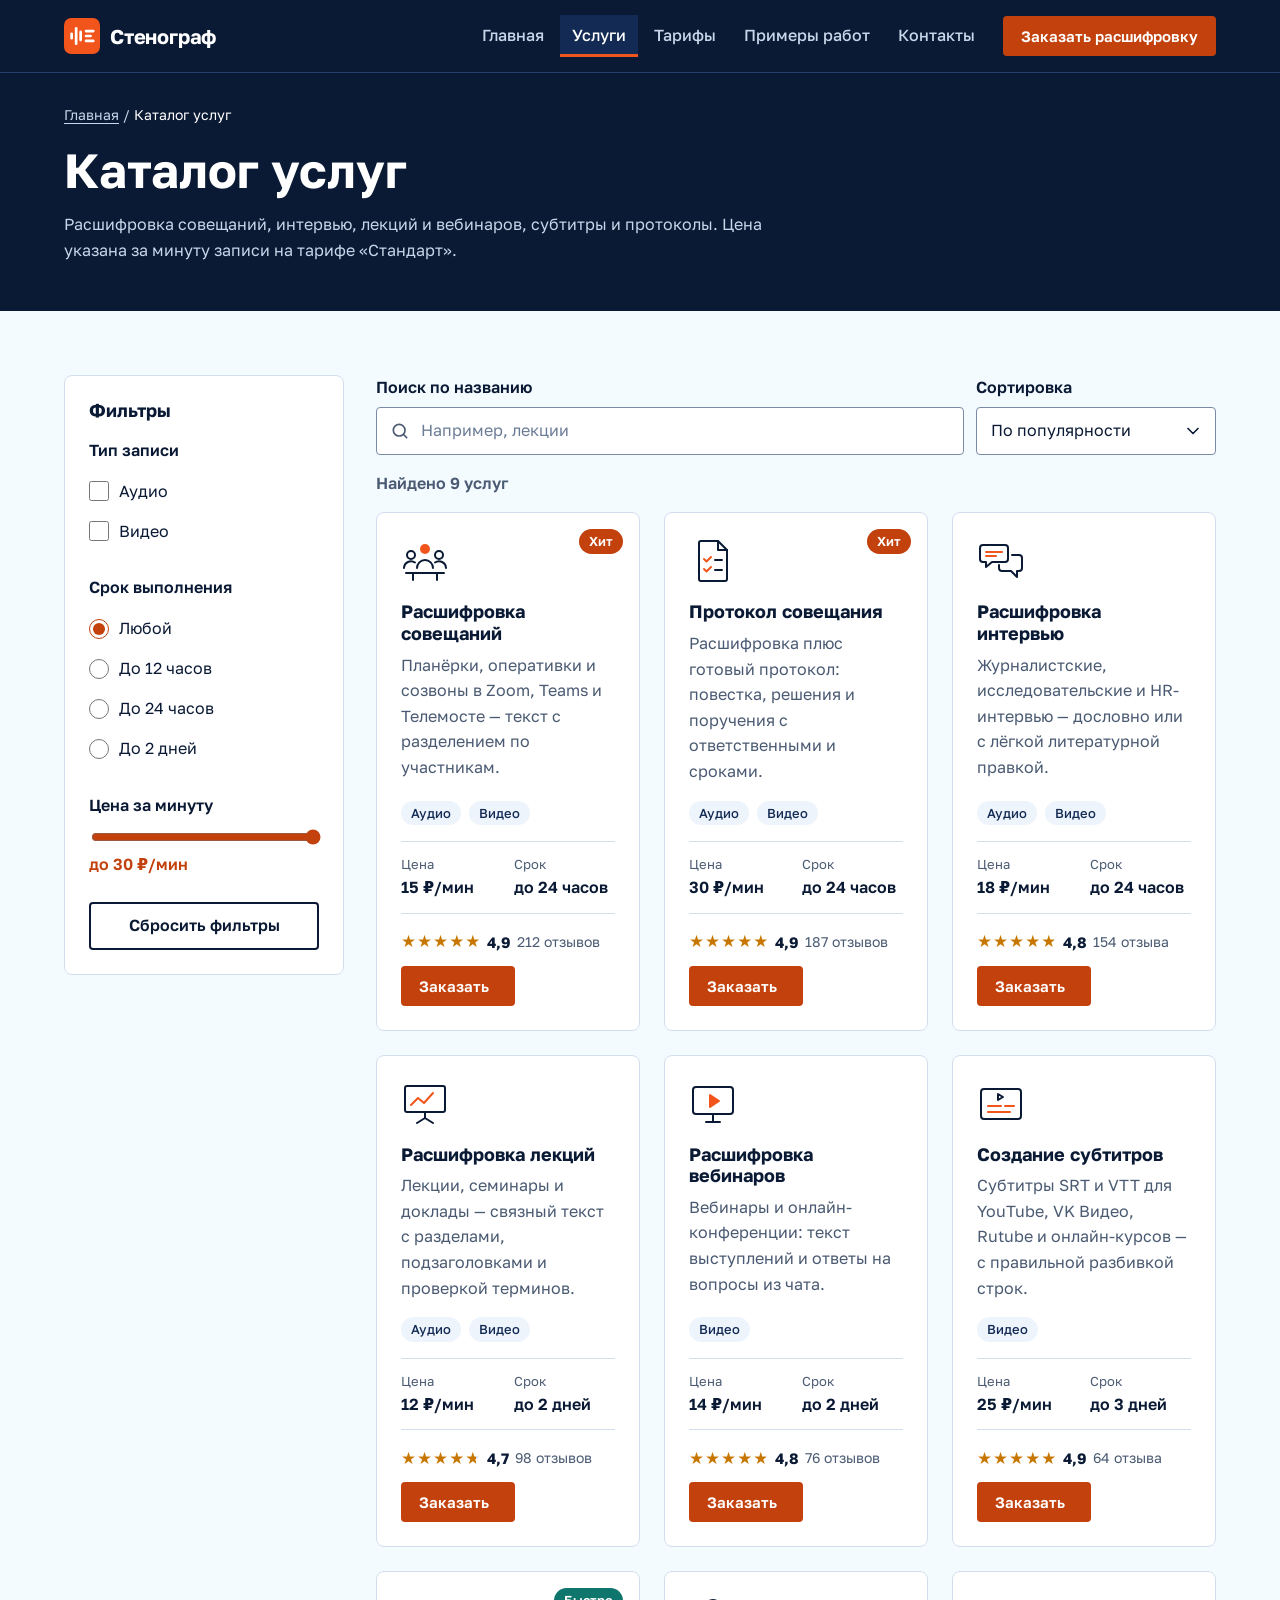
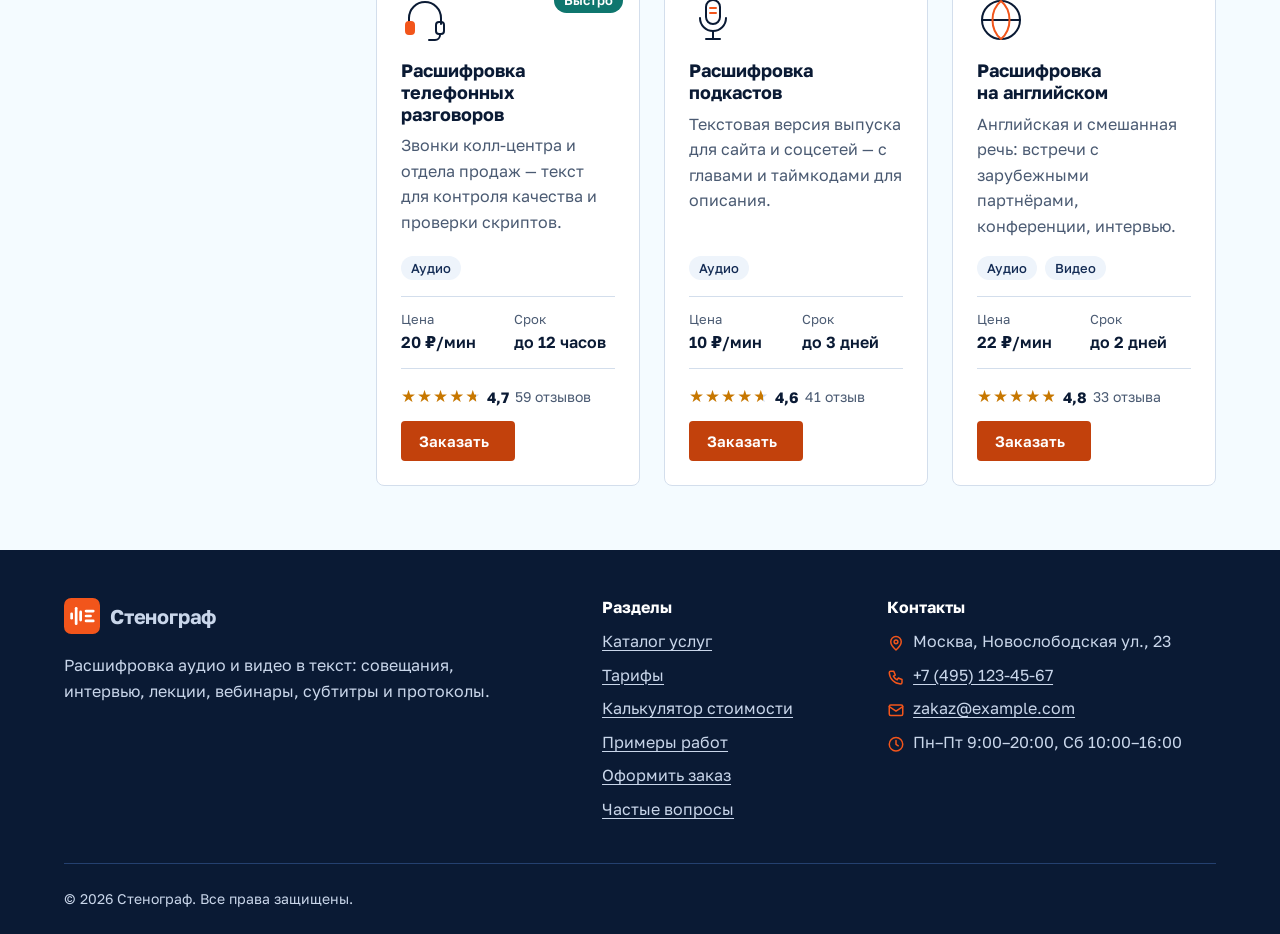
==== commit 3c91c668: "feat: update footer and contacts, add Yandex map" ====
--- a/catalog.html
+++ b/catalog.html
@@ -184,36 +184,26 @@
         </ul>
       </nav>
 
+
       <div>
-        <h2 class="site-footer__title">Популярное</h2>
-        <ul class="site-footer__list">
-          <li><a href="product.html?id=meetings">Расшифровка совещаний</a></li>
-          <li><a href="product.html?id=protocols">Протокол совещания</a></li>
-          <li><a href="product.html?id=interviews">Расшифровка интервью</a></li>
-          <li><a href="product.html?id=subtitles">Создание субтитров</a></li>
+        <h2 class="site-footer__title">Контакты</h2>
+        <ul class="site-footer__list site-footer__contacts">
+          <li><svg class="site-footer__icon" width="18" height="18" viewBox="0 0 24 24" fill="none" stroke="currentColor" stroke-width="2" stroke-linecap="round" stroke-linejoin="round" aria-hidden="true"><path d="M12 21s-7-6.2-7-11a7 7 0 0 1 14 0c0 4.8-7 11-7 11z"/><circle cx="12" cy="10" r="2.5"/></svg>Москва, Новослободская ул., 23</li>
+          <li><svg class="site-footer__icon" width="18" height="18" viewBox="0 0 24 24" fill="none" stroke="currentColor" stroke-width="2" stroke-linecap="round" stroke-linejoin="round" aria-hidden="true"><path d="M5 4h4l2 5-2.5 1.5a11 11 0 0 0 5 5L15 13l5 2v4a2 2 0 0 1-2 2A16 16 0 0 1 3 6a2 2 0 0 1 2-2"/></svg><a href="tel:+74951234567">+7 (495) 123-45-67</a></li>
+          <li><svg class="site-footer__icon" width="18" height="18" viewBox="0 0 24 24" fill="none" stroke="currentColor" stroke-width="2" stroke-linecap="round" stroke-linejoin="round" aria-hidden="true"><rect x="3" y="5" width="18" height="14" rx="2"/><path d="M3 7l9 6 9-6"/></svg><a href="mailto:zakaz@example.com">zakaz@example.com</a></li>
+          <li><svg class="site-footer__icon" width="18" height="18" viewBox="0 0 24 24" fill="none" stroke="currentColor" stroke-width="2" stroke-linecap="round" stroke-linejoin="round" aria-hidden="true"><circle cx="12" cy="12" r="9"/><path d="M12 7v5l3 2"/></svg>Пн–Пт 9:00–20:00, Сб 10:00–16:00</li>
         </ul>
       </div>
-
-      <div>
-        <h2 class="site-footer__title">Контакты</h2>
-        <ul class="site-footer__list">
-          <li><a href="tel:+74951234567">+7 (495) 123-45-67</a></li>
-          <li><a href="mailto:zakaz@example.com">zakaz@example.com</a></li>
-          <li>Москва, Новослободская ул., 23</li>
-          <li>Пн–Пт 9:00–20:00, Сб 10:00–16:00</li>
-        </ul>
-      </div>
     </div>
 
     <div class="site-footer__bottom">
-      <p>© <span data-year>2026</span> Стенограф. Учебный проект, контрольная работа №3.</p>
-      <p>Автор: Брусникин Максим Александрович, ЭФБО-02-25</p>
+      <p>© <span data-year>2026</span> Стенограф. Все права защищены.</p>
     </div>
   </div>
 </footer>
 
 <a class="back-to-top" href="#top">
-  <svg width="22" height="22" viewBox="0 0 24 24" fill="none" stroke="currentColor" stroke-width="2.5" stroke-linecap="round" stroke-linejoin="round" aria-hidden="true"><path d="M12 19V5"/><path d="M5 12l7-7 7 7"/></svg>
+  <svg width="24" height="24" viewBox="0 0 24 24" fill="none" stroke="currentColor" stroke-width="2.5" stroke-linecap="round" stroke-linejoin="round" aria-hidden="true"><path d="M5 4h14"/><path d="M12 20V9"/><path d="M7 13l5-5 5 5"/></svg>
   <span class="visually-hidden">Наверх</span>
 </a>
 </body>
--- a/css/style.css
+++ b/css/style.css
@@ -2510,10 +2510,12 @@
   margin: var(--space-5) 0 0;
 }
 
-.map img {
+.map iframe {
+  display: block;
   width: 100%;
+  height: 400px;
+  border: 1px solid var(--c-border);
   border-radius: var(--radius-m);
-  border: 1px solid var(--c-border);
 }
 
 .map figcaption {
@@ -2578,6 +2580,18 @@
 
 .site-footer__list li {
   margin-bottom: var(--space-2);
+}
+
+.site-footer__contacts li {
+  display: flex;
+  gap: var(--space-2);
+}
+
+/* Иконки контактов в подвале */
+.site-footer__icon {
+  flex: none;
+  margin-top: 3px;
+  color: var(--c-brand);
 }
 
 .site-footer a {
@@ -2616,7 +2630,8 @@
   color: var(--c-on-dark);
   text-decoration: none;
   background: var(--c-accent);
-  border-radius: 50%;
+  border: 2px solid var(--c-on-dark);
+  border-radius: var(--radius-m);
   box-shadow: var(--shadow-m);
   opacity: 0;
   visibility: hidden;
--- a/css/responsive.css
+++ b/css/responsive.css
@@ -369,7 +369,7 @@
   }
 
   .site-footer__grid {
-    grid-template-columns: 2fr 1fr 1fr 1.3fr;
+    grid-template-columns: 2fr 1fr 1.3fr;
   }
 }
 
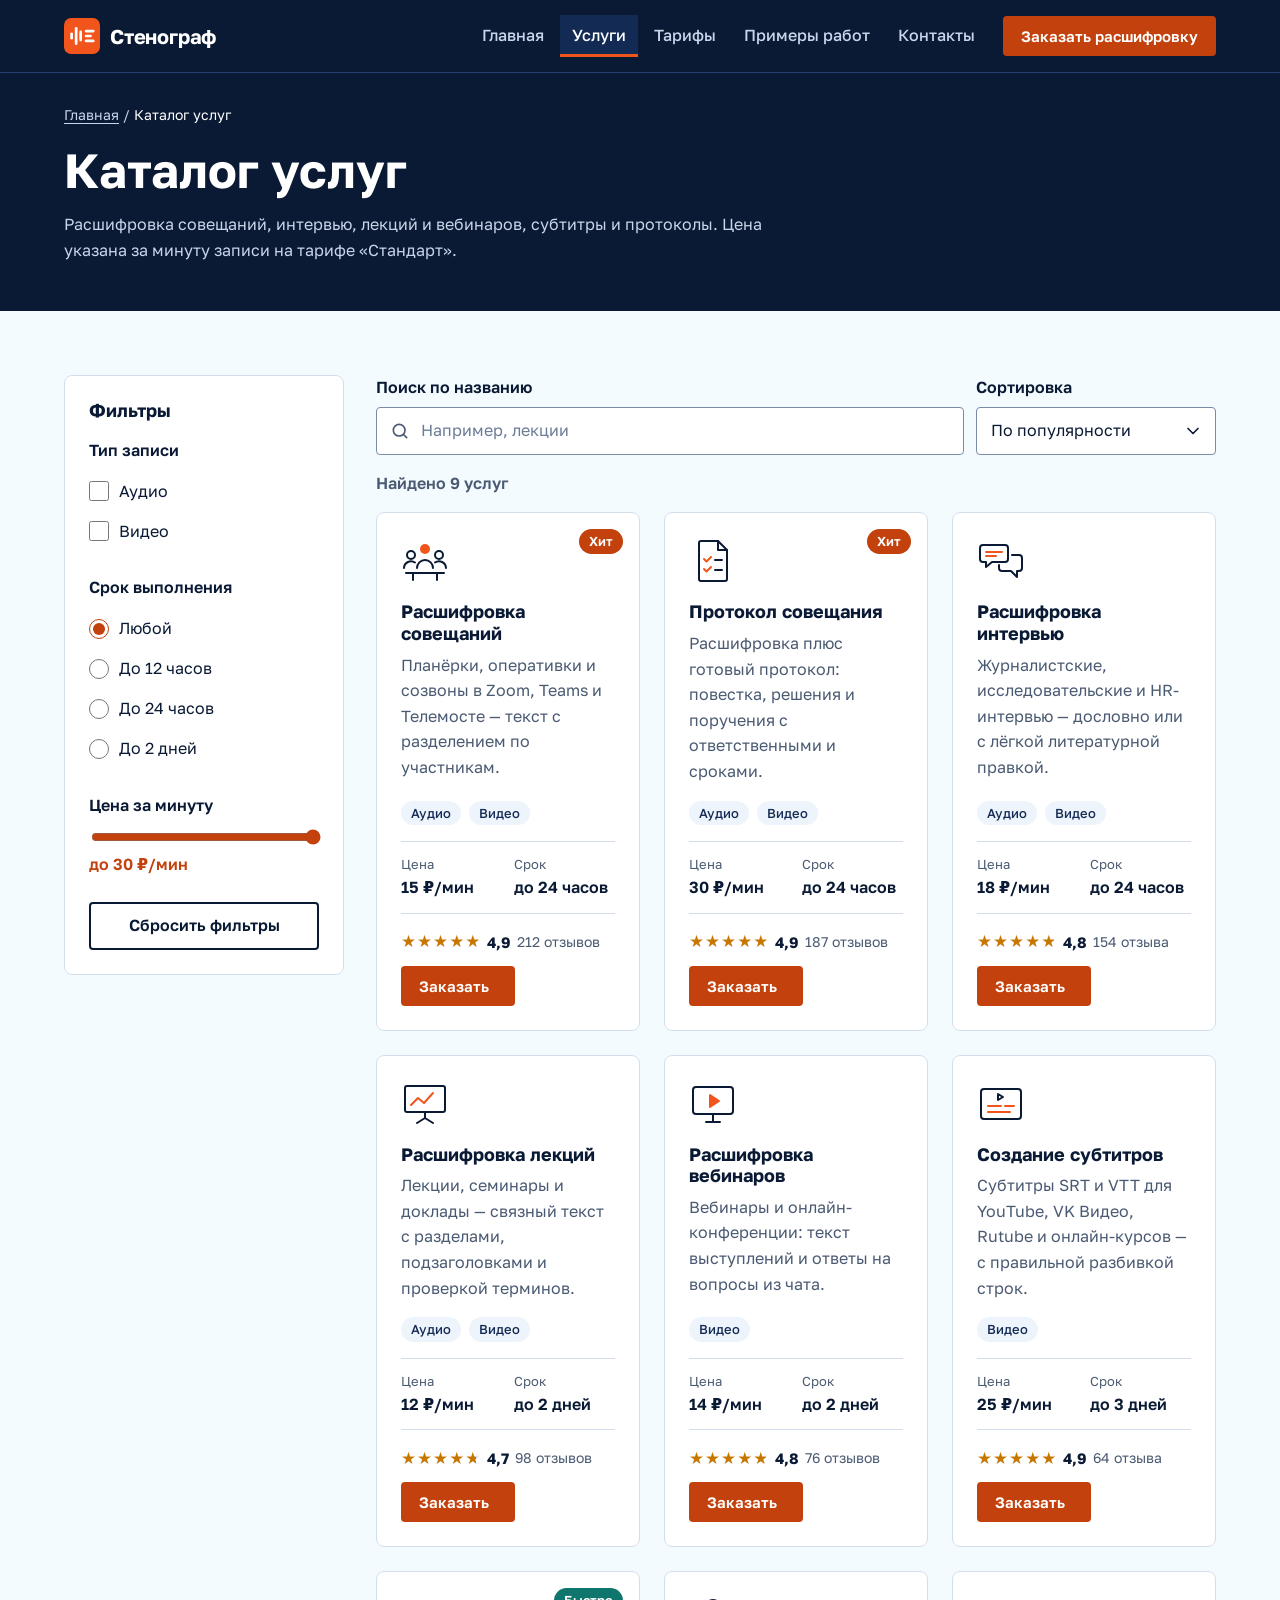
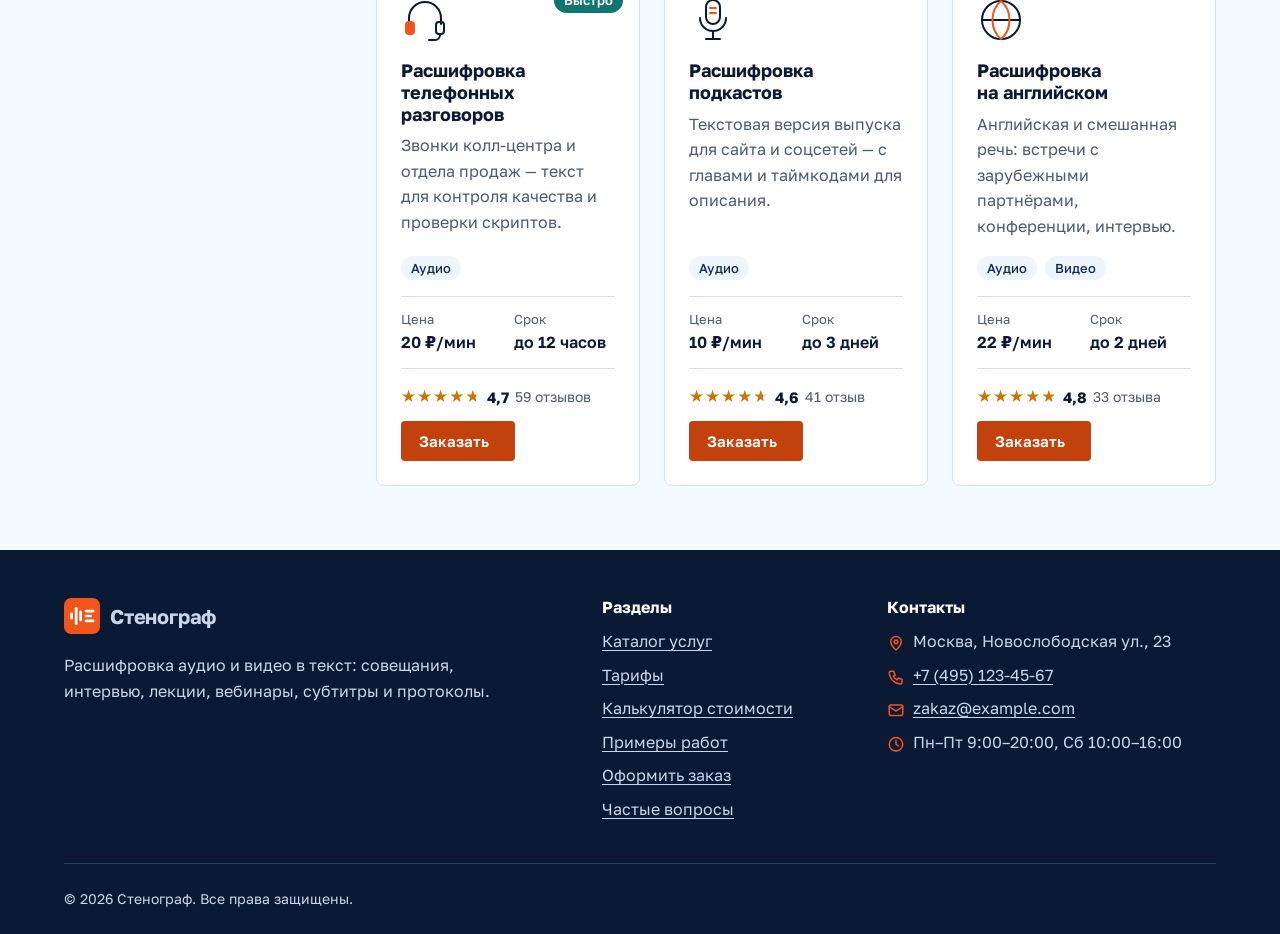
==== commit 1280822d: "fix: move map below contacts and widen footer layout" ====
--- a/catalog.html
+++ b/catalog.html
@@ -7,8 +7,8 @@
   <meta name="description" content="Расшифровка совещаний, интервью, лекций, вебинаров, звонков и подкастов, создание субтитров и протоколов. Поиск, фильтры по типу записи, сроку и цене.">
   <meta name="theme-color" content="#0a1a34">
   <link rel="icon" href="images/favicon.svg" type="image/svg+xml">
-  <link rel="stylesheet" href="css/style.css">
-  <link rel="stylesheet" href="css/responsive.css">
+  <link rel="stylesheet" href="css/style.css?v=2">
+  <link rel="stylesheet" href="css/responsive.css?v=2">
   <script>
     /* Отметка «JavaScript включён» — до отрисовки, чтобы меню и фильтры не мигали.
        Предзагрузка шрифта только по http(s): при открытии файла с диска (file://)
@@ -162,7 +162,7 @@
 <footer class="site-footer">
   <div class="container">
     <div class="site-footer__grid">
-      <div>
+      <div class="site-footer__about">
         <a class="logo" href="index.html">
           <img class="logo__mark" src="images/logo.svg" alt="" width="36" height="36">
           <span>Стенограф</span>
--- a/css/style.css
+++ b/css/style.css
@@ -2477,6 +2477,11 @@
   gap: var(--space-5);
 }
 
+/* Убираем курсив, который браузер ставит для address */
+address {
+  font-style: normal;
+}
+
 .contact-list {
   display: grid;
   gap: var(--space-4);
@@ -2507,7 +2512,7 @@
 }
 
 .map {
-  margin: var(--space-5) 0 0;
+  margin: var(--space-6) 0 0;
 }
 
 .map iframe {
--- a/css/responsive.css
+++ b/css/responsive.css
@@ -190,6 +190,11 @@
     grid-template-columns: repeat(2, 1fr);
   }
 
+  /* На планшете описание сверху, разделы и контакты под ним в 2 колонки */
+  .site-footer__about {
+    grid-column: 1 / -1;
+  }
+
   .site-footer__bottom {
     flex-direction: row;
     justify-content: space-between;
@@ -371,6 +376,10 @@
   .site-footer__grid {
     grid-template-columns: 2fr 1fr 1.3fr;
   }
+
+  .site-footer__about {
+    grid-column: auto;
+  }
 }
 
 /* ========== Широкие экраны: от 1280px ========== */
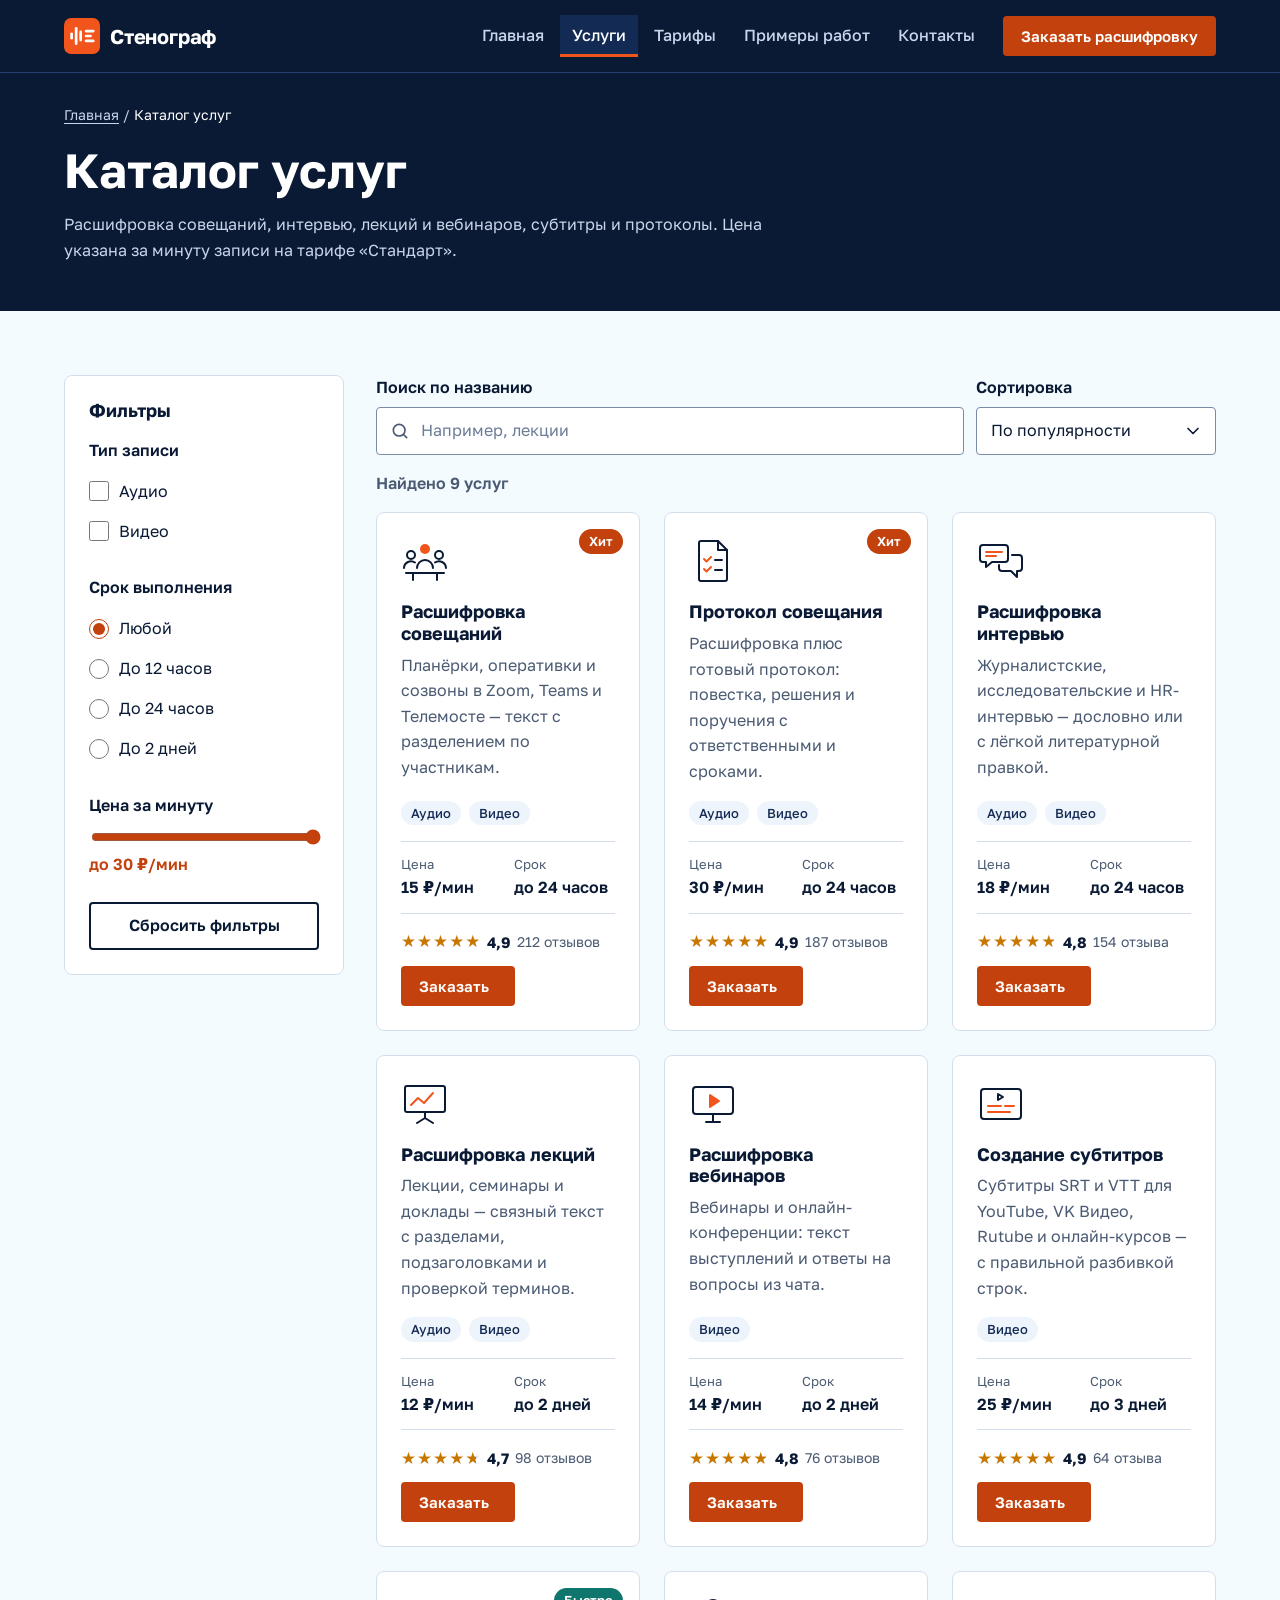
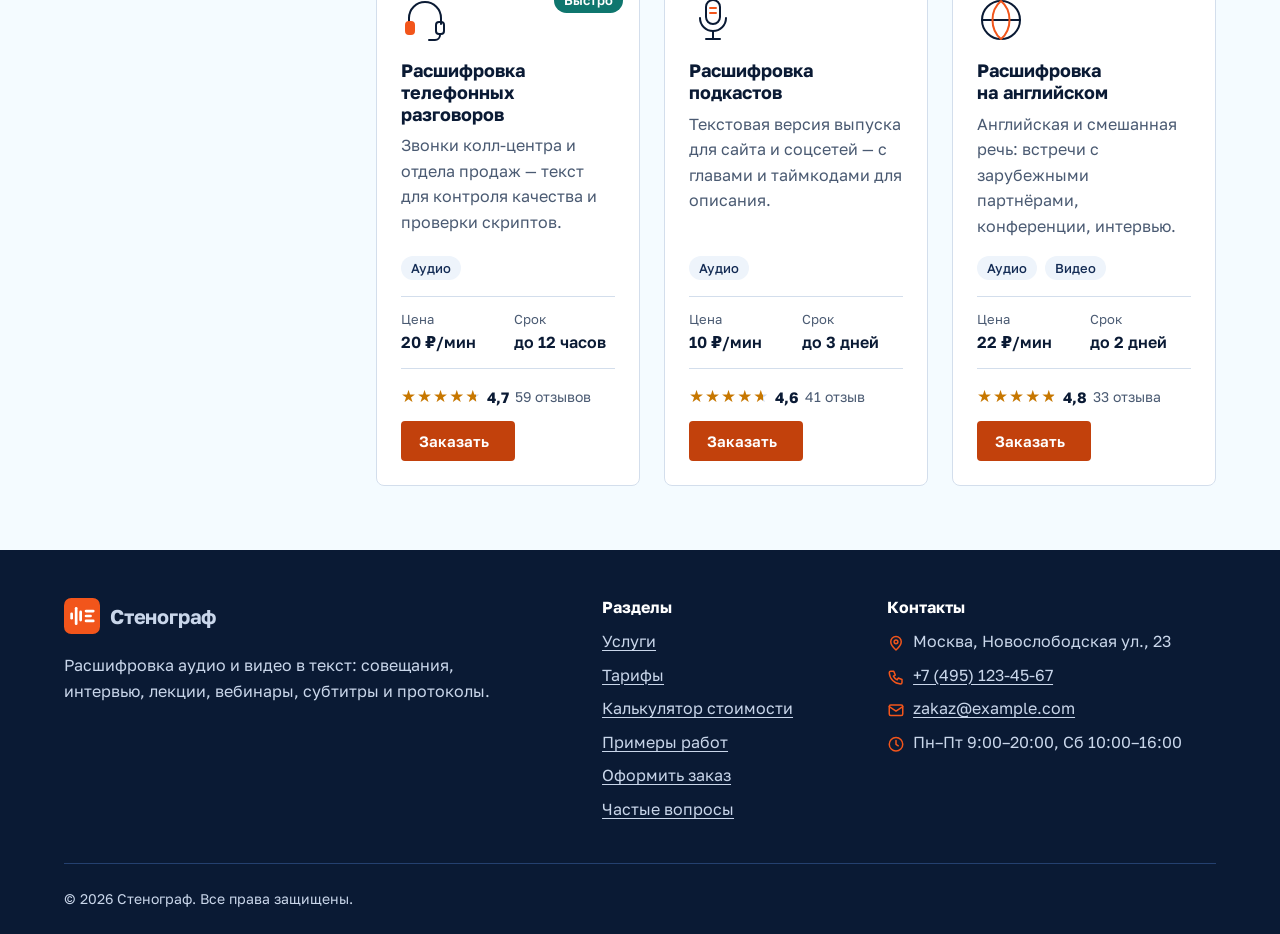
==== commit a37e06e2: "fix: rename footer catalog link to services" ====
--- a/catalog.html
+++ b/catalog.html
@@ -175,7 +175,7 @@
       <nav aria-label="Разделы сайта">
         <h2 class="site-footer__title">Разделы</h2>
         <ul class="site-footer__list">
-          <li><a href="catalog.html">Каталог услуг</a></li>
+          <li><a href="catalog.html">Услуги</a></li>
           <li><a href="tariffs.html">Тарифы</a></li>
           <li><a href="tariffs.html#calculator">Калькулятор стоимости</a></li>
           <li><a href="examples.html">Примеры работ</a></li>
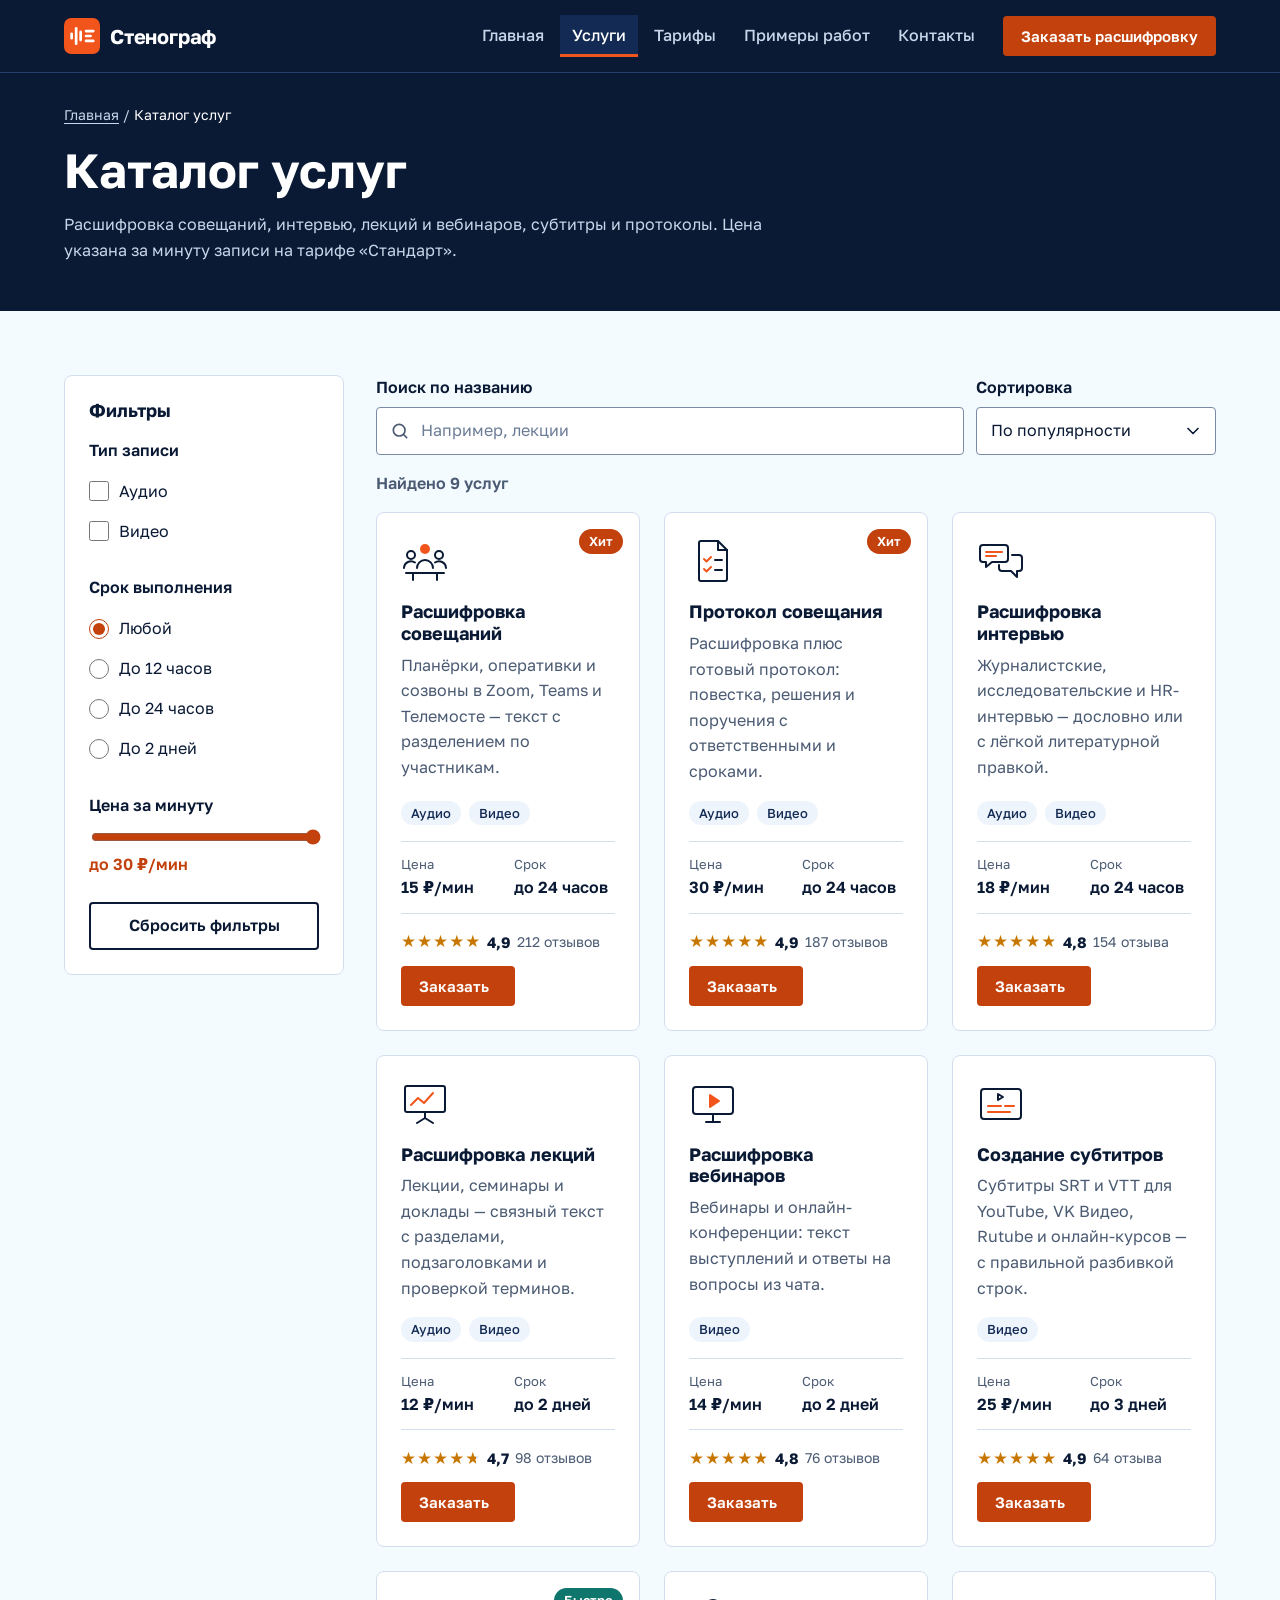
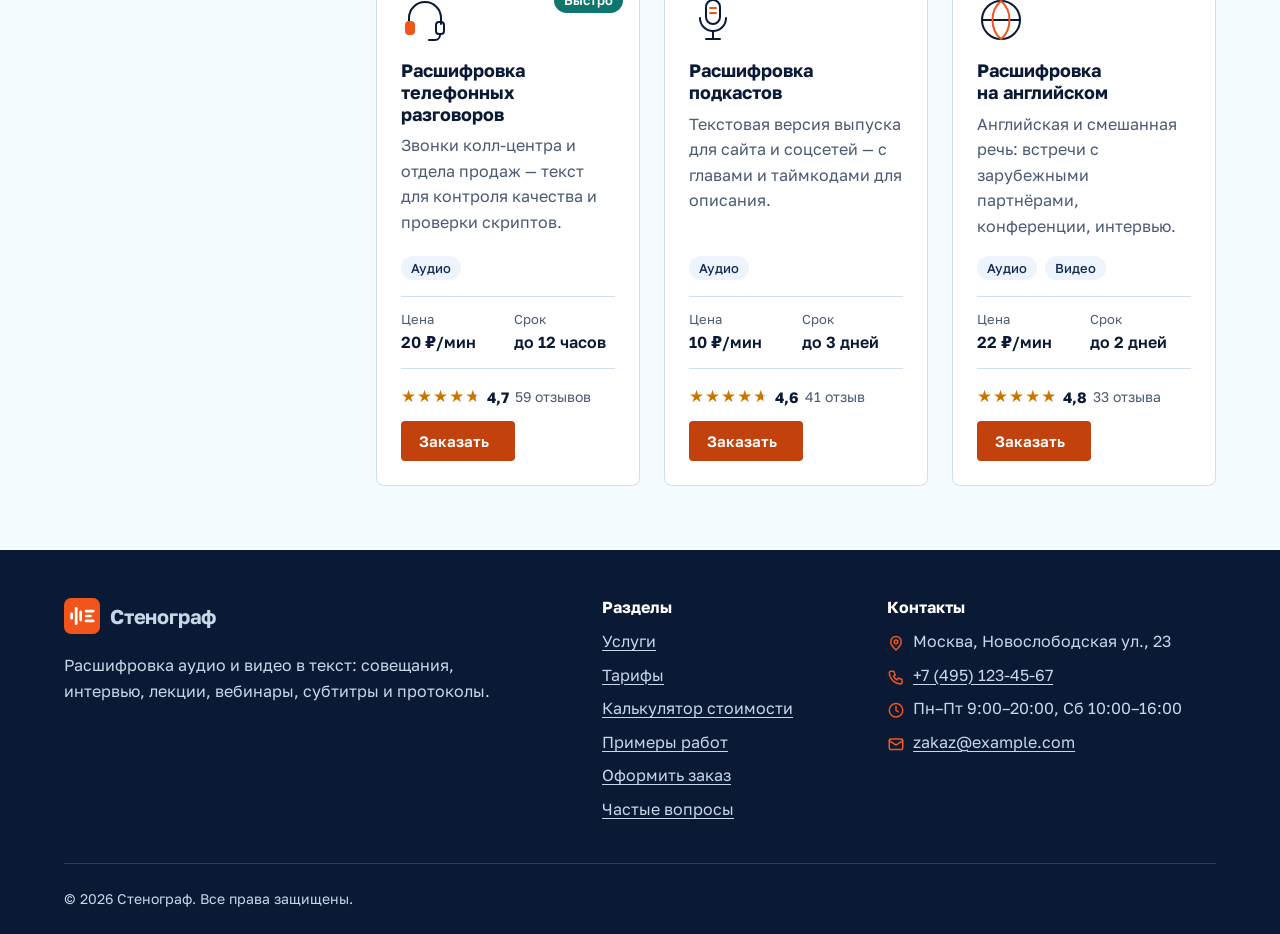
==== commit 1848f248: "fix: show working hours before email in footer" ====
--- a/catalog.html
+++ b/catalog.html
@@ -190,8 +190,8 @@
         <ul class="site-footer__list site-footer__contacts">
           <li><svg class="site-footer__icon" width="18" height="18" viewBox="0 0 24 24" fill="none" stroke="currentColor" stroke-width="2" stroke-linecap="round" stroke-linejoin="round" aria-hidden="true"><path d="M12 21s-7-6.2-7-11a7 7 0 0 1 14 0c0 4.8-7 11-7 11z"/><circle cx="12" cy="10" r="2.5"/></svg>Москва, Новослободская ул., 23</li>
           <li><svg class="site-footer__icon" width="18" height="18" viewBox="0 0 24 24" fill="none" stroke="currentColor" stroke-width="2" stroke-linecap="round" stroke-linejoin="round" aria-hidden="true"><path d="M5 4h4l2 5-2.5 1.5a11 11 0 0 0 5 5L15 13l5 2v4a2 2 0 0 1-2 2A16 16 0 0 1 3 6a2 2 0 0 1 2-2"/></svg><a href="tel:+74951234567">+7 (495) 123-45-67</a></li>
+          <li><svg class="site-footer__icon" width="18" height="18" viewBox="0 0 24 24" fill="none" stroke="currentColor" stroke-width="2" stroke-linecap="round" stroke-linejoin="round" aria-hidden="true"><circle cx="12" cy="12" r="9"/><path d="M12 7v5l3 2"/></svg>Пн–Пт 9:00–20:00, Сб 10:00–16:00</li>
           <li><svg class="site-footer__icon" width="18" height="18" viewBox="0 0 24 24" fill="none" stroke="currentColor" stroke-width="2" stroke-linecap="round" stroke-linejoin="round" aria-hidden="true"><rect x="3" y="5" width="18" height="14" rx="2"/><path d="M3 7l9 6 9-6"/></svg><a href="mailto:zakaz@example.com">zakaz@example.com</a></li>
-          <li><svg class="site-footer__icon" width="18" height="18" viewBox="0 0 24 24" fill="none" stroke="currentColor" stroke-width="2" stroke-linecap="round" stroke-linejoin="round" aria-hidden="true"><circle cx="12" cy="12" r="9"/><path d="M12 7v5l3 2"/></svg>Пн–Пт 9:00–20:00, Сб 10:00–16:00</li>
         </ul>
       </div>
     </div>
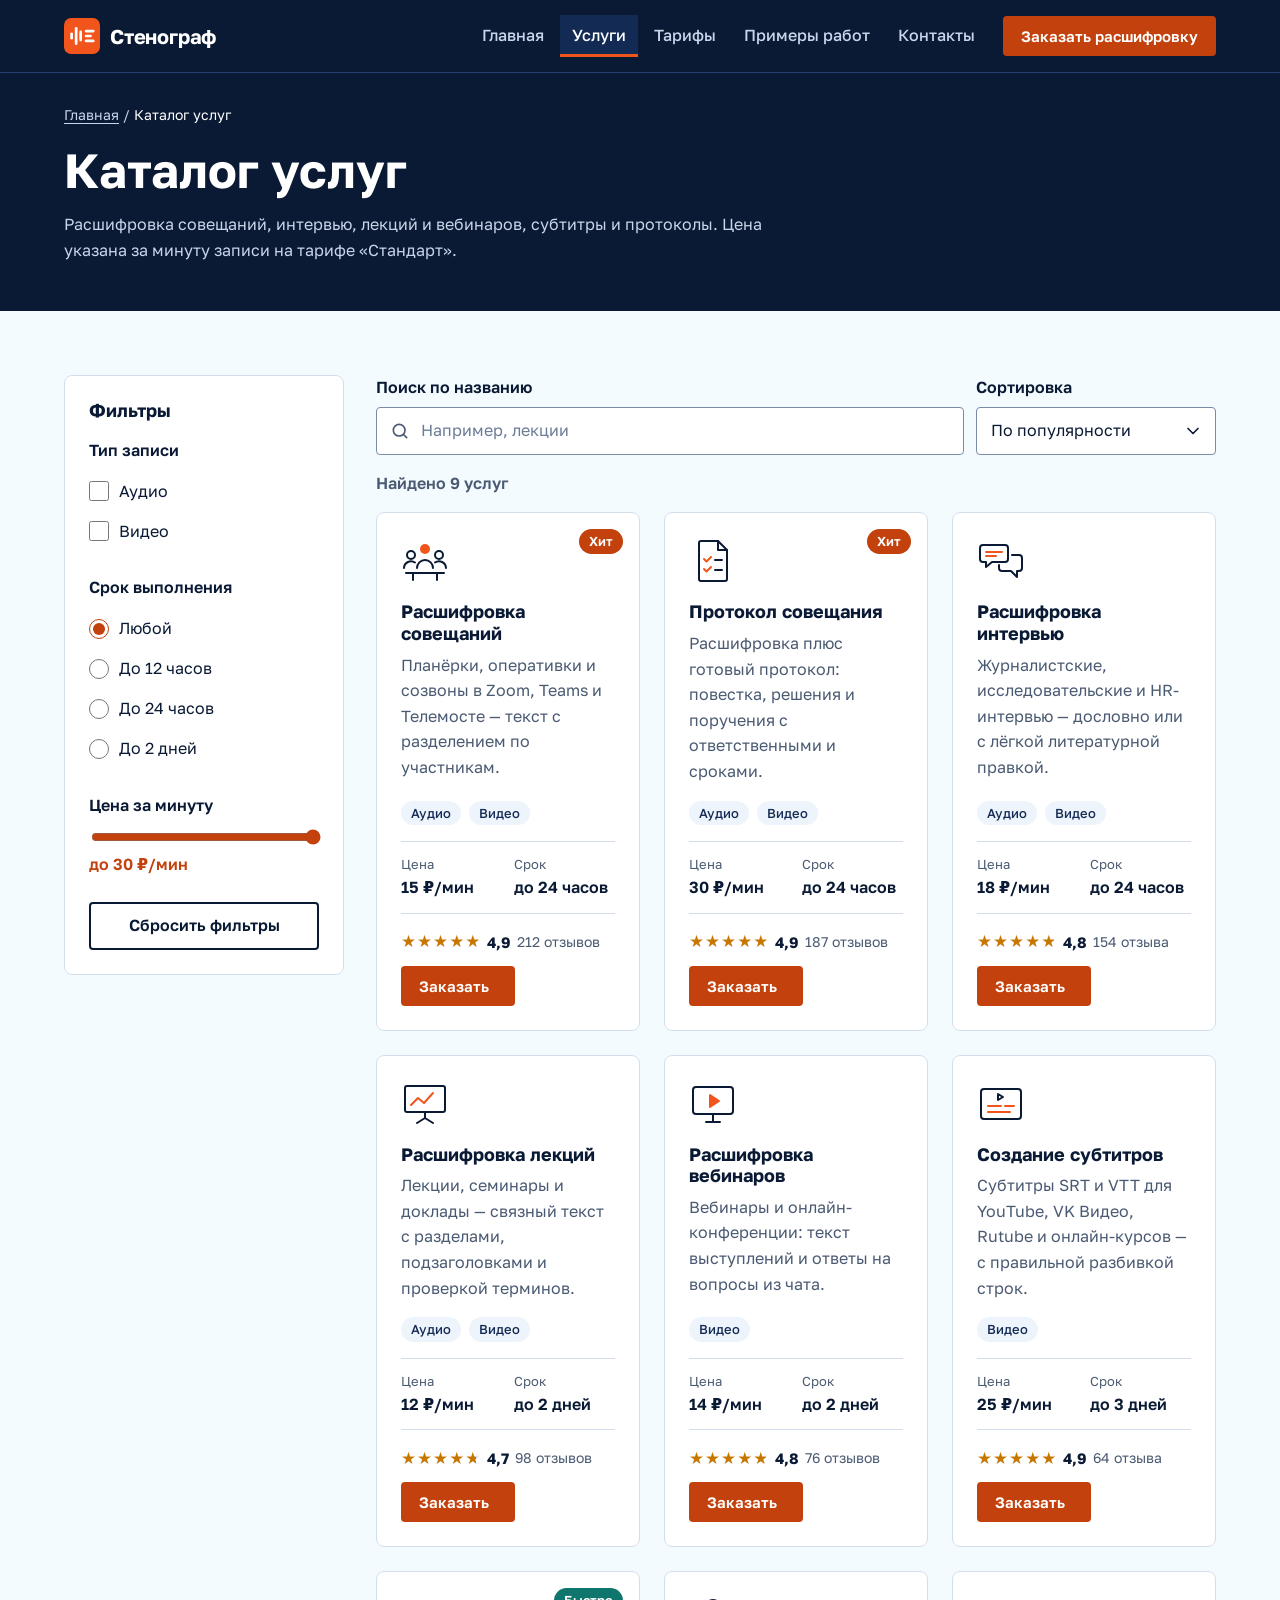
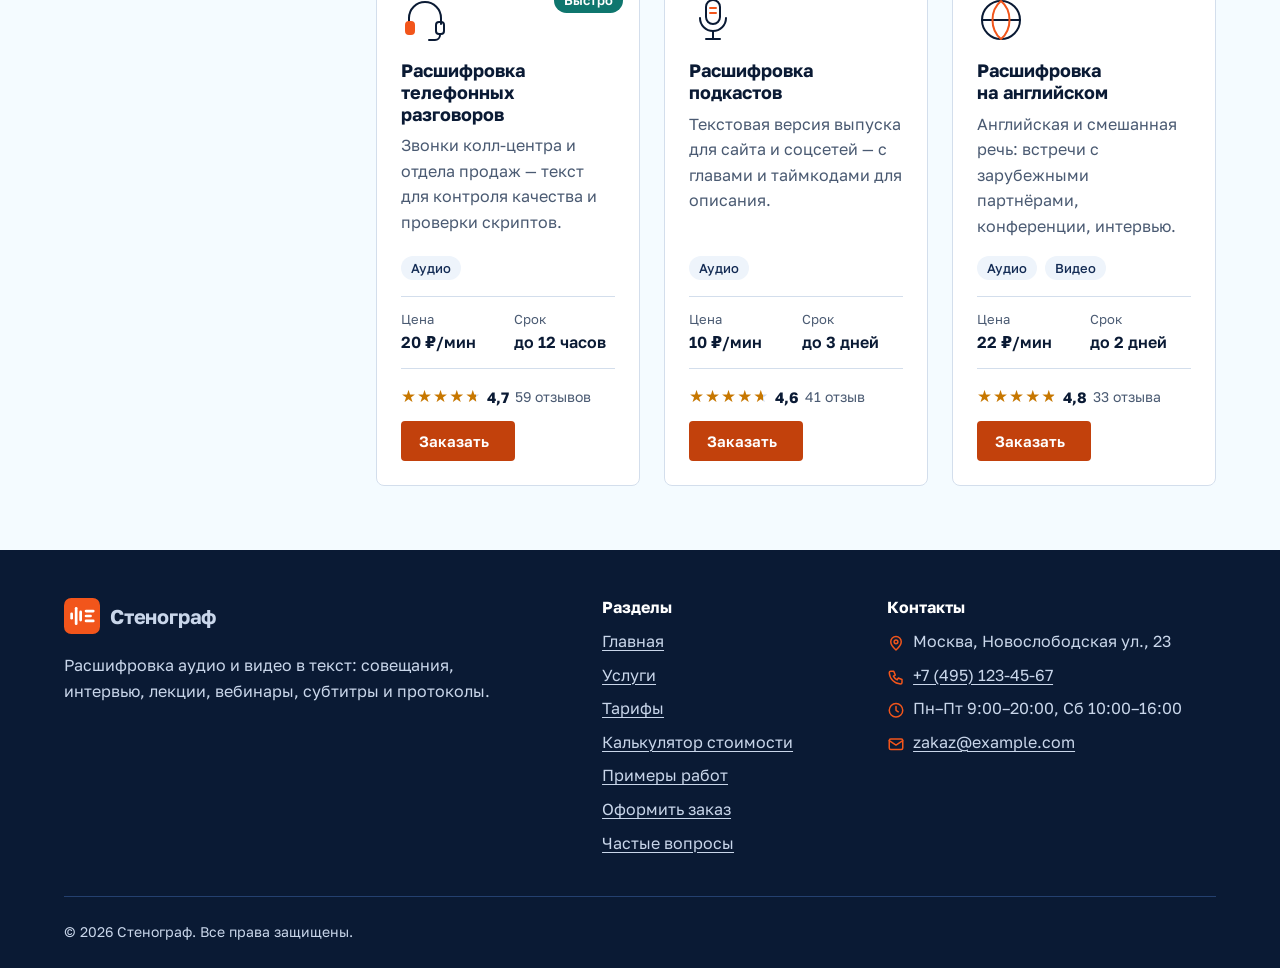
==== commit e17e0908: "fix: add home link to footer sections" ====
--- a/catalog.html
+++ b/catalog.html
@@ -175,6 +175,7 @@
       <nav aria-label="Разделы сайта">
         <h2 class="site-footer__title">Разделы</h2>
         <ul class="site-footer__list">
+          <li><a href="index.html">Главная</a></li>
           <li><a href="catalog.html">Услуги</a></li>
           <li><a href="tariffs.html">Тарифы</a></li>
           <li><a href="tariffs.html#calculator">Калькулятор стоимости</a></li>
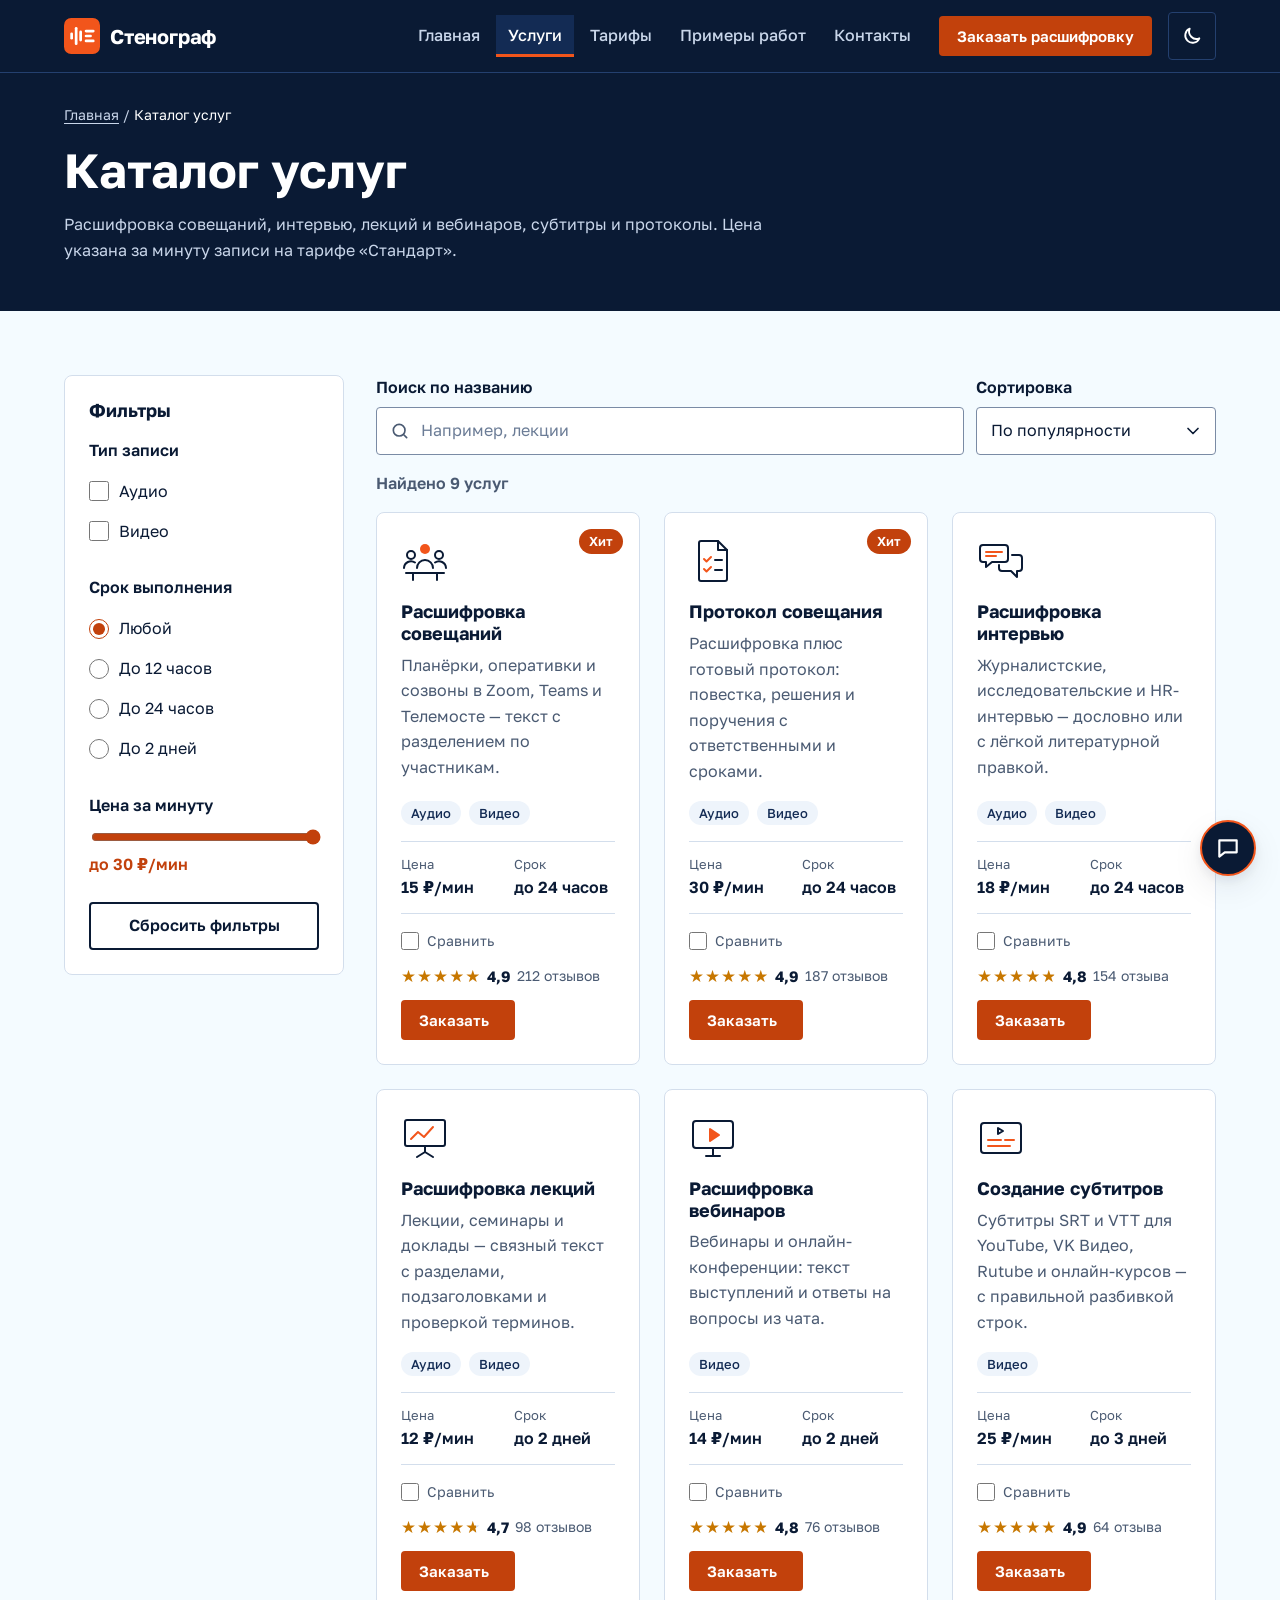
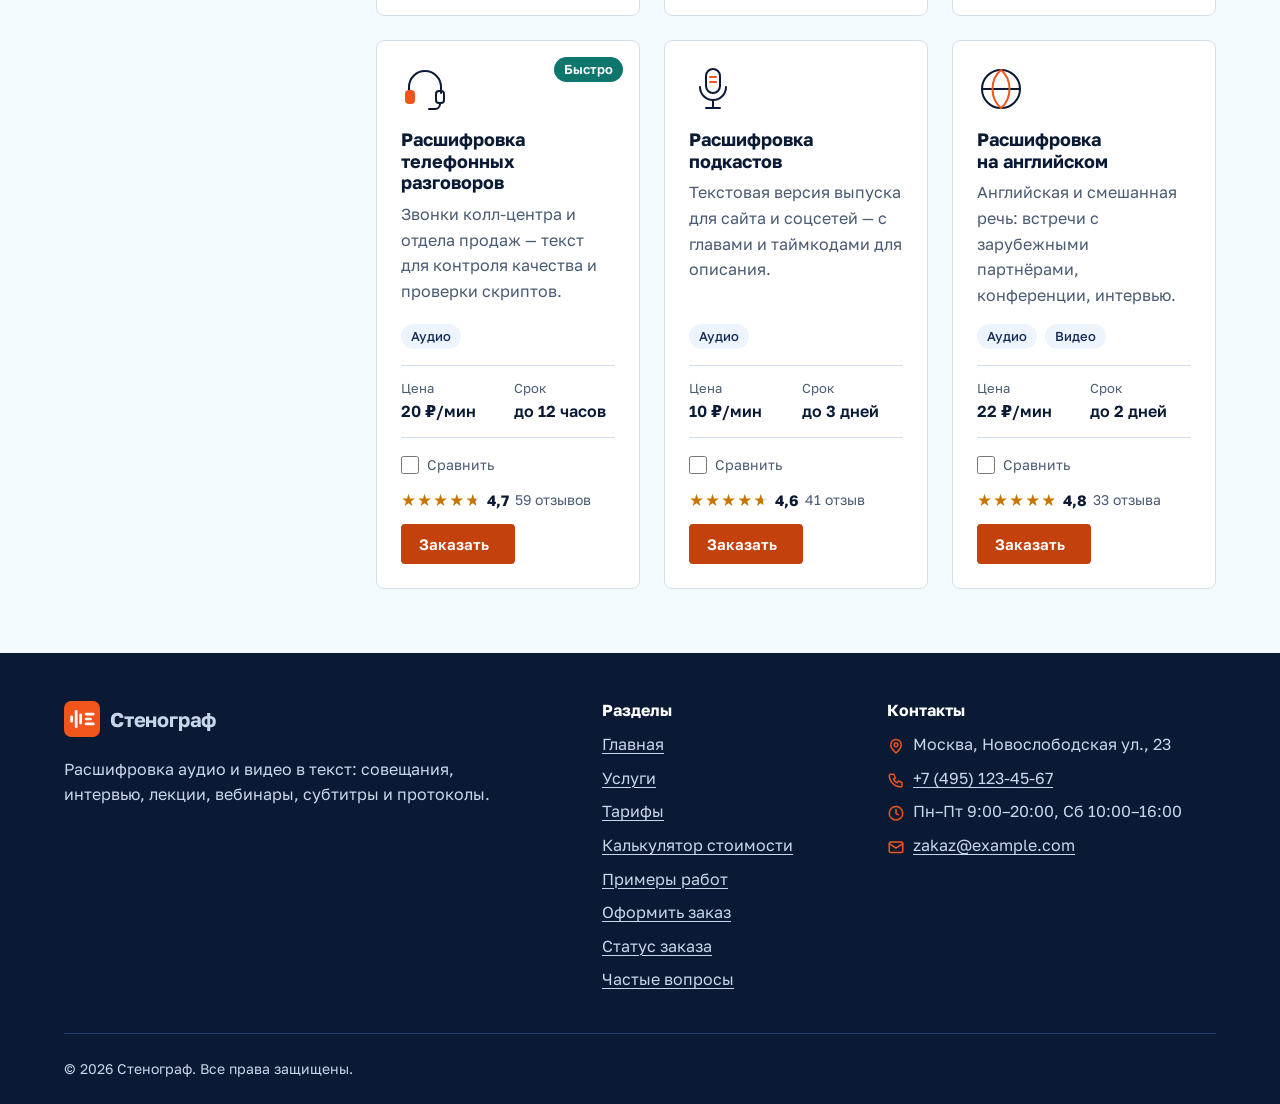
==== commit 6f6ae0d2: "feat: add dark theme, chat, service compare, promo code and order status" ====
--- a/catalog.html
+++ b/catalog.html
@@ -7,13 +7,17 @@
   <meta name="description" content="Расшифровка совещаний, интервью, лекций, вебинаров, звонков и подкастов, создание субтитров и протоколов. Поиск, фильтры по типу записи, сроку и цене.">
   <meta name="theme-color" content="#0a1a34">
   <link rel="icon" href="images/favicon.svg" type="image/svg+xml">
-  <link rel="stylesheet" href="css/style.css?v=2">
-  <link rel="stylesheet" href="css/responsive.css?v=2">
+  <link rel="stylesheet" href="css/style.css?v=3">
+  <link rel="stylesheet" href="css/responsive.css?v=3">
   <script>
     /* Отметка «JavaScript включён» — до отрисовки, чтобы меню и фильтры не мигали.
        Предзагрузка шрифта только по http(s): при открытии файла с диска (file://)
        браузер блокирует такой запрос и пишет ошибку в консоль. */
     document.documentElement.classList.add('js');
+    /* Тёмная тема, если её выбрали раньше */
+    try {
+      if (localStorage.getItem('stenograf-theme') === 'dark') document.documentElement.dataset.theme = 'dark';
+    } catch (e) {}
     if (location.protocol !== 'file:') {
       var fontPreload = document.createElement('link');
       fontPreload.rel = 'preload';
@@ -24,8 +28,8 @@
       document.head.appendChild(fontPreload);
     }
   </script>
-  <script src="js/data.js" defer></script>
-  <script src="js/main.js" defer></script>
+  <script src="js/data.js?v=3" defer></script>
+  <script src="js/main.js?v=3" defer></script>
 </head>
 <body id="top">
 <a class="skip-link" href="#main">Перейти к содержанию</a>
@@ -159,6 +163,23 @@
   </div>
 </main>
 
+<!-- Панель сравнения появляется, когда отмечена хотя бы одна услуга -->
+<div class="compare-bar" id="compare-bar" hidden>
+  <p class="compare-bar__count" id="compare-count"></p>
+  <button class="button button--primary button--small" id="compare-open" type="button">Сравнить</button>
+  <button class="button button--small" id="compare-clear" type="button">Очистить</button>
+</div>
+
+<dialog class="dialog dialog--wide" id="compare-dialog" aria-labelledby="compare-title">
+  <div class="dialog__inner">
+    <button class="dialog__close" type="button" data-dialog-close aria-label="Закрыть окно">
+      <span aria-hidden="true">×</span>
+    </button>
+    <h2 class="dialog__title" id="compare-title">Сравнение услуг</h2>
+    <div class="table-wrap" id="compare-table"></div>
+  </div>
+</dialog>
+
 <footer class="site-footer">
   <div class="container">
     <div class="site-footer__grid">
@@ -181,6 +202,7 @@
           <li><a href="tariffs.html#calculator">Калькулятор стоимости</a></li>
           <li><a href="examples.html">Примеры работ</a></li>
           <li><a href="order.html">Оформить заказ</a></li>
+          <li><a href="order.html#status">Статус заказа</a></li>
           <li><a href="contacts.html#faq">Частые вопросы</a></li>
         </ul>
       </nav>
--- a/css/style.css
+++ b/css/style.css
@@ -10,8 +10,10 @@
  * 4. Утилиты          12. Тарифы               20. CTA-блок
  * 5. Кнопки           13. Калькулятор          21. Подвал
  * 6. Шапка            14. Расшифровки          22. Кнопка «Наверх»
- * 7. Первый экран     15. Формы                23. Уменьшение анимации
- * 8. Секции, карточки 16. Заказ и диалог
+ * 7. Первый экран     15. Формы                23. Новые функции: тема, чат,
+ * 8. Секции, карточки 16. Заказ и диалог           сравнение, промокод, статус
+ *                                               24. Тёмная тема
+ *                                               25. Уменьшение анимации
  */
 
 /* ========== 1. Шрифты ==========
@@ -100,12 +102,14 @@
   --c-navy-line: #24406f;
   --c-accent: #c2410c;
   --c-accent-hover: #9a3412;
+  --c-accent-text: #c2410c; /* оранжевый для текста и ссылок */
   --c-brand: #f2551b;
   --c-brand-soft: #fff1ea;
   --c-bg: #f4fbff;
   --c-surface: #ffffff;
   --c-surface-alt: #eef4fb;
   --c-text: #0a1a34;
+  --c-ink: #0a1a34; /* обводка и текст обычных кнопок */
   --c-muted: #4a5a72;
   --c-border: #d3deec;
   --c-field-border: #7a8ba5;
@@ -218,7 +222,7 @@
 }
 
 a {
-  color: var(--c-accent);
+  color: var(--c-accent-text);
   text-decoration-thickness: 1px;
   text-underline-offset: 3px;
   transition: color var(--transition);
@@ -349,15 +353,15 @@
   line-height: 1.2;
   text-align: center;
   text-decoration: none;
-  color: var(--c-navy);
+  color: var(--c-ink);
   background: var(--c-surface);
-  border: 2px solid var(--c-navy);
+  border: 2px solid var(--c-ink);
   border-radius: var(--radius-s);
   transition: background var(--transition), color var(--transition), border-color var(--transition), transform var(--transition);
 }
 
 .button:hover {
-  color: var(--c-navy);
+  color: var(--c-ink);
   background: var(--c-surface-alt);
 }
 
@@ -826,7 +830,7 @@
   width: 48px;
   height: 48px;
   margin-bottom: var(--space-4);
-  color: var(--c-accent);
+  color: var(--c-accent-text);
   background: var(--c-brand-soft);
   border-radius: var(--radius-m);
 }
@@ -949,7 +953,7 @@
 }
 
 .service-card__link:hover {
-  color: var(--c-accent);
+  color: var(--c-accent-text);
 }
 
 .service-card__link:focus-visible {
@@ -1133,7 +1137,7 @@
 .filters__range-value {
   display: block;
   font-weight: 600;
-  color: var(--c-accent);
+  color: var(--c-accent-text);
 }
 
 .catalog-toolbar {
@@ -1271,7 +1275,7 @@
 
 .facts__price {
   font-size: 1.75rem !important;
-  color: var(--c-accent);
+  color: var(--c-accent-text);
 }
 
 .facts__actions {
@@ -1453,7 +1457,7 @@
 .tariff__term {
   margin-bottom: var(--space-4);
   font-weight: 600;
-  color: var(--c-accent);
+  color: var(--c-accent-text);
 }
 
 .tariff__list {
@@ -1542,7 +1546,7 @@
 
 .presets__button:hover {
   border-color: var(--c-accent);
-  color: var(--c-accent);
+  color: var(--c-accent-text);
 }
 
 /* ========== 14. Расшифровки и примеры ========== */
@@ -1855,7 +1859,7 @@
 }
 
 .field__input:hover {
-  border-color: var(--c-navy);
+  border-color: var(--c-ink);
 }
 
 .field__input:focus-visible {
@@ -1947,7 +1951,7 @@
 }
 
 .choice:hover {
-  border-color: var(--c-navy);
+  border-color: var(--c-ink);
 }
 
 .choice:has(input:checked) {
@@ -2024,7 +2028,7 @@
 .dropzone__icon {
   width: 48px;
   height: 48px;
-  color: var(--c-accent);
+  color: var(--c-accent-text);
 }
 
 .dropzone__title {
@@ -2451,7 +2455,7 @@
   height: 28px;
   font-size: 1.25rem;
   font-weight: 500;
-  color: var(--c-accent);
+  color: var(--c-accent-text);
   background: var(--c-brand-soft);
   border-radius: 50%;
   transform: translateY(-50%);
@@ -2504,7 +2508,7 @@
 }
 
 .contact-list__item a:hover {
-  color: var(--c-accent);
+  color: var(--c-accent-text);
 }
 
 .schedule {
@@ -2625,7 +2629,7 @@
 .back-to-top {
   position: fixed;
   right: var(--space-4);
-  bottom: var(--space-4);
+  bottom: 84px;
   z-index: 90;
   display: flex;
   align-items: center;
@@ -2655,7 +2659,412 @@
   transform: none;
 }
 
-/* ========== 23. Уменьшение анимации ========== */
+/* ========== 23. Новые функции ========== */
+
+/* Кнопка темы в шапке */
+.theme-toggle {
+  display: flex;
+  align-items: center;
+  justify-content: center;
+  width: 48px;
+  height: 48px;
+  margin-left: auto;
+  padding: 0;
+  color: var(--c-on-dark);
+  background: transparent;
+  border: 1px solid var(--c-navy-line);
+  border-radius: var(--radius-s);
+  cursor: pointer;
+}
+
+.theme-toggle:hover {
+  background: var(--c-navy-light);
+}
+
+.theme-toggle__sun {
+  display: none;
+}
+
+[data-theme='dark'] .theme-toggle__sun {
+  display: block;
+}
+
+[data-theme='dark'] .theme-toggle__moon {
+  display: none;
+}
+
+/* «Наплыв» при смене темы: старая картинка плавно растворяется в новой */
+::view-transition-old(root),
+::view-transition-new(root) {
+  animation-duration: 0.6s;
+}
+
+/* Сравнение услуг */
+.service-card__compare {
+  position: relative;
+  z-index: 1;
+  display: inline-flex;
+  align-items: center;
+  gap: var(--space-2);
+  margin-bottom: var(--space-3);
+  font-size: 0.875rem;
+  color: var(--c-muted);
+  cursor: pointer;
+}
+
+.service-card__compare input {
+  width: 18px;
+  height: 18px;
+  margin: 0;
+  accent-color: var(--c-accent);
+}
+
+.compare-bar {
+  position: fixed;
+  left: 50%;
+  bottom: var(--space-4);
+  z-index: 95;
+  display: flex;
+  flex-wrap: wrap;
+  align-items: center;
+  justify-content: center;
+  gap: var(--space-3);
+  width: min(560px, calc(100% - 2 * var(--gutter) - 72px));
+  padding: var(--space-3) var(--space-4);
+  color: var(--c-on-dark);
+  background: var(--c-navy);
+  border-radius: var(--radius-m);
+  box-shadow: var(--shadow-m);
+  transform: translateX(-50%);
+}
+
+.compare-bar[hidden] {
+  display: none;
+}
+
+.compare-bar__count {
+  margin: 0;
+  font-size: 0.875rem;
+}
+
+.compare-bar .button:disabled {
+  opacity: 0.5;
+  cursor: not-allowed;
+}
+
+.dialog--wide {
+  width: min(860px, calc(100% - 2 * var(--gutter)));
+}
+
+/* Промокод: поле и кнопка в строку */
+.promo {
+  display: flex;
+  gap: var(--space-2);
+}
+
+.promo .field__input {
+  flex: 1;
+  min-width: 0;
+  text-transform: uppercase;
+}
+
+.promo__status {
+  margin: 0;
+  font-size: 0.875rem;
+  color: var(--c-success);
+}
+
+.promo__status:empty {
+  display: none;
+}
+
+.promo__status--error {
+  color: var(--c-error);
+}
+
+/* Статус заказа */
+.status {
+  max-width: 720px;
+}
+
+.status__form {
+  display: flex;
+  flex-wrap: wrap;
+  gap: var(--space-3);
+  margin-top: var(--space-4);
+}
+
+.status__form .field__input {
+  flex: 1 1 220px;
+}
+
+.status__result:not(:empty) {
+  margin-top: var(--space-5);
+  padding: var(--space-5);
+  background: var(--c-surface);
+  border: 1px solid var(--c-border);
+  border-radius: var(--radius-m);
+}
+
+.status__title {
+  margin-bottom: var(--space-1);
+}
+
+.status__error {
+  margin: 0;
+  color: var(--c-error);
+}
+
+.status__steps {
+  display: grid;
+  gap: var(--space-3);
+  margin: var(--space-4) 0;
+  padding: 0;
+  list-style: none;
+}
+
+/* Этап: кружок слева, пройденные — зелёные, текущий — оранжевый */
+.status__step {
+  display: flex;
+  align-items: center;
+  gap: var(--space-3);
+  color: var(--c-muted);
+}
+
+.status__step::before {
+  content: '';
+  flex: none;
+  width: 14px;
+  height: 14px;
+  border: 2px solid var(--c-field-border);
+  border-radius: 50%;
+}
+
+.status__step--done {
+  color: var(--c-text);
+}
+
+.status__step--done::before {
+  background: var(--c-success);
+  border-color: var(--c-success);
+}
+
+.status__step--current {
+  font-weight: 600;
+  color: var(--c-text);
+}
+
+.status__step--current::before {
+  background: var(--c-brand);
+  border-color: var(--c-brand);
+}
+
+/* Чат с поддержкой */
+.chat__toggle {
+  position: fixed;
+  right: var(--space-4);
+  bottom: var(--space-4);
+  z-index: 100;
+  display: flex;
+  align-items: center;
+  justify-content: center;
+  width: 56px;
+  height: 56px;
+  padding: 0;
+  color: var(--c-on-dark);
+  background: var(--c-navy);
+  border: 2px solid var(--c-brand);
+  border-radius: 50%;
+  box-shadow: var(--shadow-m);
+  cursor: pointer;
+}
+
+.chat__toggle:hover {
+  background: var(--c-navy-light);
+}
+
+.chat__panel {
+  position: fixed;
+  right: var(--space-4);
+  bottom: 84px;
+  z-index: 100;
+  display: flex;
+  flex-direction: column;
+  width: min(360px, calc(100% - 2 * var(--space-4)));
+  height: min(480px, calc(100% - 120px));
+  overflow: hidden;
+  background: var(--c-surface);
+  border: 1px solid var(--c-border);
+  border-radius: var(--radius-l);
+  box-shadow: var(--shadow-m);
+}
+
+.chat__panel[hidden] {
+  display: none;
+}
+
+.chat__head {
+  display: flex;
+  align-items: center;
+  justify-content: space-between;
+  gap: var(--space-3);
+  padding: var(--space-3) var(--space-4);
+  color: var(--c-on-dark);
+  background: var(--c-navy);
+}
+
+.chat__title {
+  margin: 0;
+  font-weight: 600;
+}
+
+.chat__subtitle {
+  margin: 0;
+  font-size: 0.8125rem;
+  color: var(--c-on-dark-muted);
+}
+
+.chat__close {
+  width: 36px;
+  height: 36px;
+  padding: 0;
+  font-size: 1.5rem;
+  color: var(--c-on-dark);
+  background: transparent;
+  border: 0;
+  cursor: pointer;
+}
+
+.chat__messages {
+  display: flex;
+  flex: 1;
+  flex-direction: column;
+  gap: var(--space-2);
+  padding: var(--space-4);
+  overflow-y: auto;
+  background: var(--c-bg);
+}
+
+.chat__message {
+  max-width: 85%;
+  margin: 0;
+  padding: var(--space-2) var(--space-3);
+  font-size: 0.9375rem;
+  line-height: 1.4;
+  border-radius: var(--radius-m);
+}
+
+.chat__message--bot {
+  align-self: flex-start;
+  background: var(--c-surface);
+  border: 1px solid var(--c-border);
+}
+
+.chat__message--user {
+  align-self: flex-end;
+  color: var(--c-on-dark);
+  background: var(--c-accent);
+}
+
+.chat__quick {
+  display: flex;
+  flex-wrap: wrap;
+  gap: var(--space-2);
+  padding: var(--space-2) var(--space-4) 0;
+}
+
+.chat__chip {
+  padding: 6px 12px;
+  font: inherit;
+  font-size: 0.8125rem;
+  color: var(--c-accent-text);
+  background: var(--c-brand-soft);
+  border: 0;
+  border-radius: 999px;
+  cursor: pointer;
+}
+
+.chat__form {
+  display: flex;
+  gap: var(--space-2);
+  padding: var(--space-3) var(--space-4) var(--space-4);
+}
+
+.chat__input {
+  flex: 1;
+  min-width: 0;
+  height: 44px;
+  padding: 0 var(--space-3);
+  font: inherit;
+  color: var(--c-text);
+  background: var(--c-surface);
+  border: 1px solid var(--c-field-border);
+  border-radius: var(--radius-s);
+}
+
+.chat__send {
+  display: flex;
+  align-items: center;
+  justify-content: center;
+  width: 44px;
+  height: 44px;
+  padding: 0;
+  color: var(--c-on-dark);
+  background: var(--c-accent);
+  border: 0;
+  border-radius: var(--radius-s);
+  cursor: pointer;
+}
+
+/* ========== 24. Тёмная тема ==========
+   Меняем только переменные — все блоки перекрашиваются сами. */
+
+[data-theme='dark'] {
+  color-scheme: dark;
+  --c-navy: #060e1b;
+  --c-navy-light: #11203a;
+  --c-navy-line: #22385c;
+  --c-brand-soft: #3a2116;
+  --c-bg: #0c1626;
+  --c-surface: #13213a;
+  --c-surface-alt: #1a2a47;
+  --c-text: #e6edf7;
+  --c-ink: #e6edf7;
+  --c-accent-text: #fb923c;
+  --c-speaker-0: #fb923c;
+  --c-speaker-2: #2dd4bf;
+  --c-speaker-3: #c084fc;
+  --c-muted: #a7b6cc;
+  --c-border: #2a3e60;
+  --c-field-border: #6a7f9f;
+  --c-success: #4ade80;
+  --c-success-soft: #10301f;
+  --c-error: #f87171;
+  --c-error-soft: #3a1714;
+  --c-star-off: #3b4f72;
+  --c-speaker-1: #9db8ec;
+  --shadow-s: 0 1px 2px rgba(0, 0, 0, 0.3);
+  --shadow-m: 0 8px 24px rgba(0, 0, 0, 0.45);
+}
+
+/* Стрелка выпадающего списка — светлая */
+[data-theme='dark'] select.field__input {
+  background-image: url("data:image/svg+xml,%3Csvg xmlns='http://www.w3.org/2000/svg' viewBox='0 0 24 24' fill='none' stroke='%23e6edf7' stroke-width='2' stroke-linecap='round' stroke-linejoin='round'%3E%3Cpath d='M6 9l6 6 6-6'/%3E%3C/svg%3E");
+}
+
+[data-theme='dark'] .tag {
+  color: var(--c-text);
+}
+
+/* Иконки услуг тёмные — подкладываем светлую плашку */
+[data-theme='dark'] .service-card__icon,
+[data-theme='dark'] .service-hero__icon {
+  padding: 6px;
+  background: #e6edf7;
+  border-radius: var(--radius-m);
+}
+
+/* ========== 25. Уменьшение анимации ========== */
 
 @media (prefers-reduced-motion: reduce) {
   html {
--- a/css/responsive.css
+++ b/css/responsive.css
@@ -205,8 +205,18 @@
   }
 
   .back-to-top {
+    right: calc(var(--space-5) + 4px);
+    bottom: 92px;
+  }
+
+  .chat__toggle {
     right: var(--space-5);
     bottom: var(--space-5);
+  }
+
+  .chat__panel {
+    right: var(--space-5);
+    bottom: 92px;
   }
 }
 
@@ -216,6 +226,16 @@
   /* Меню в строку, кнопка-гамбургер скрыта */
   .site-header__inner {
     flex-wrap: nowrap;
+  }
+
+  /* На desktop меню прижато вправо, кнопка темы — после меню */
+  .site-nav {
+    margin-left: auto;
+  }
+
+  .theme-toggle {
+    order: 2;
+    margin-left: 0;
   }
 
   .js .site-header__toggle {
